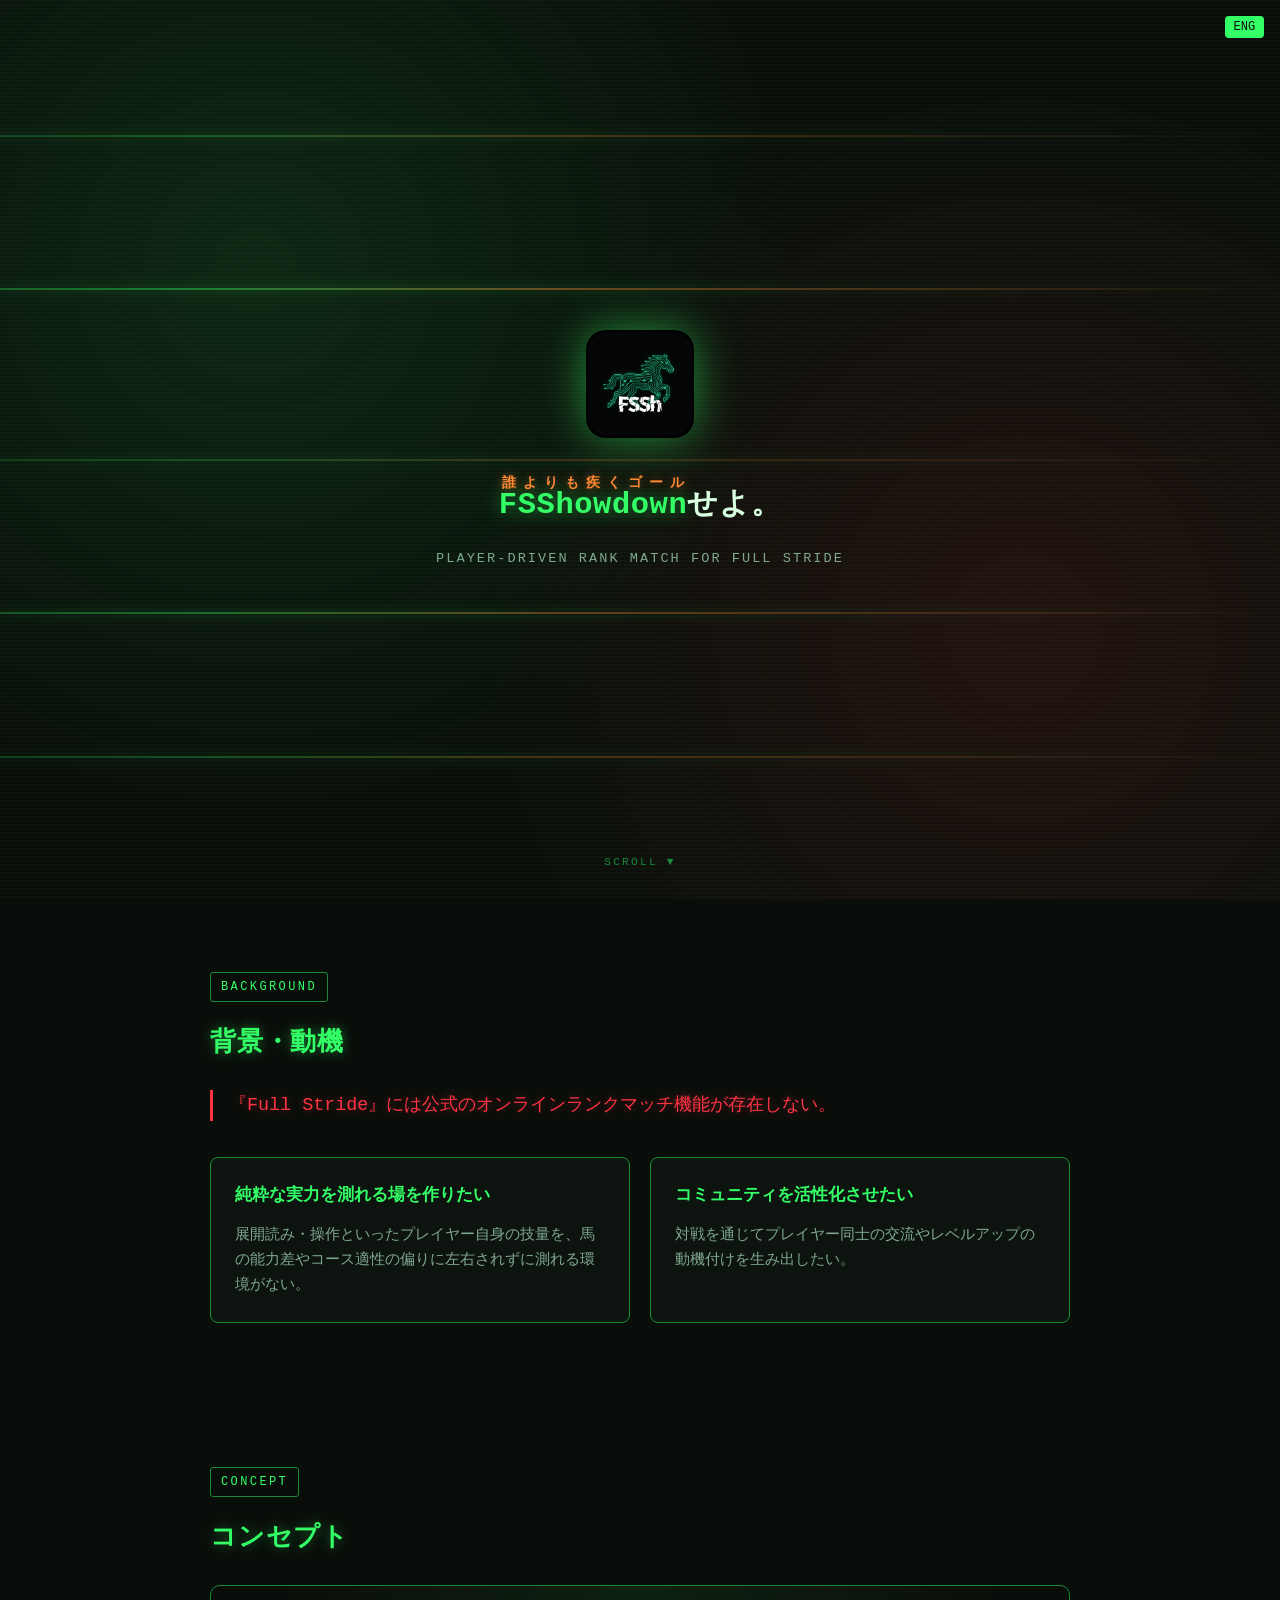
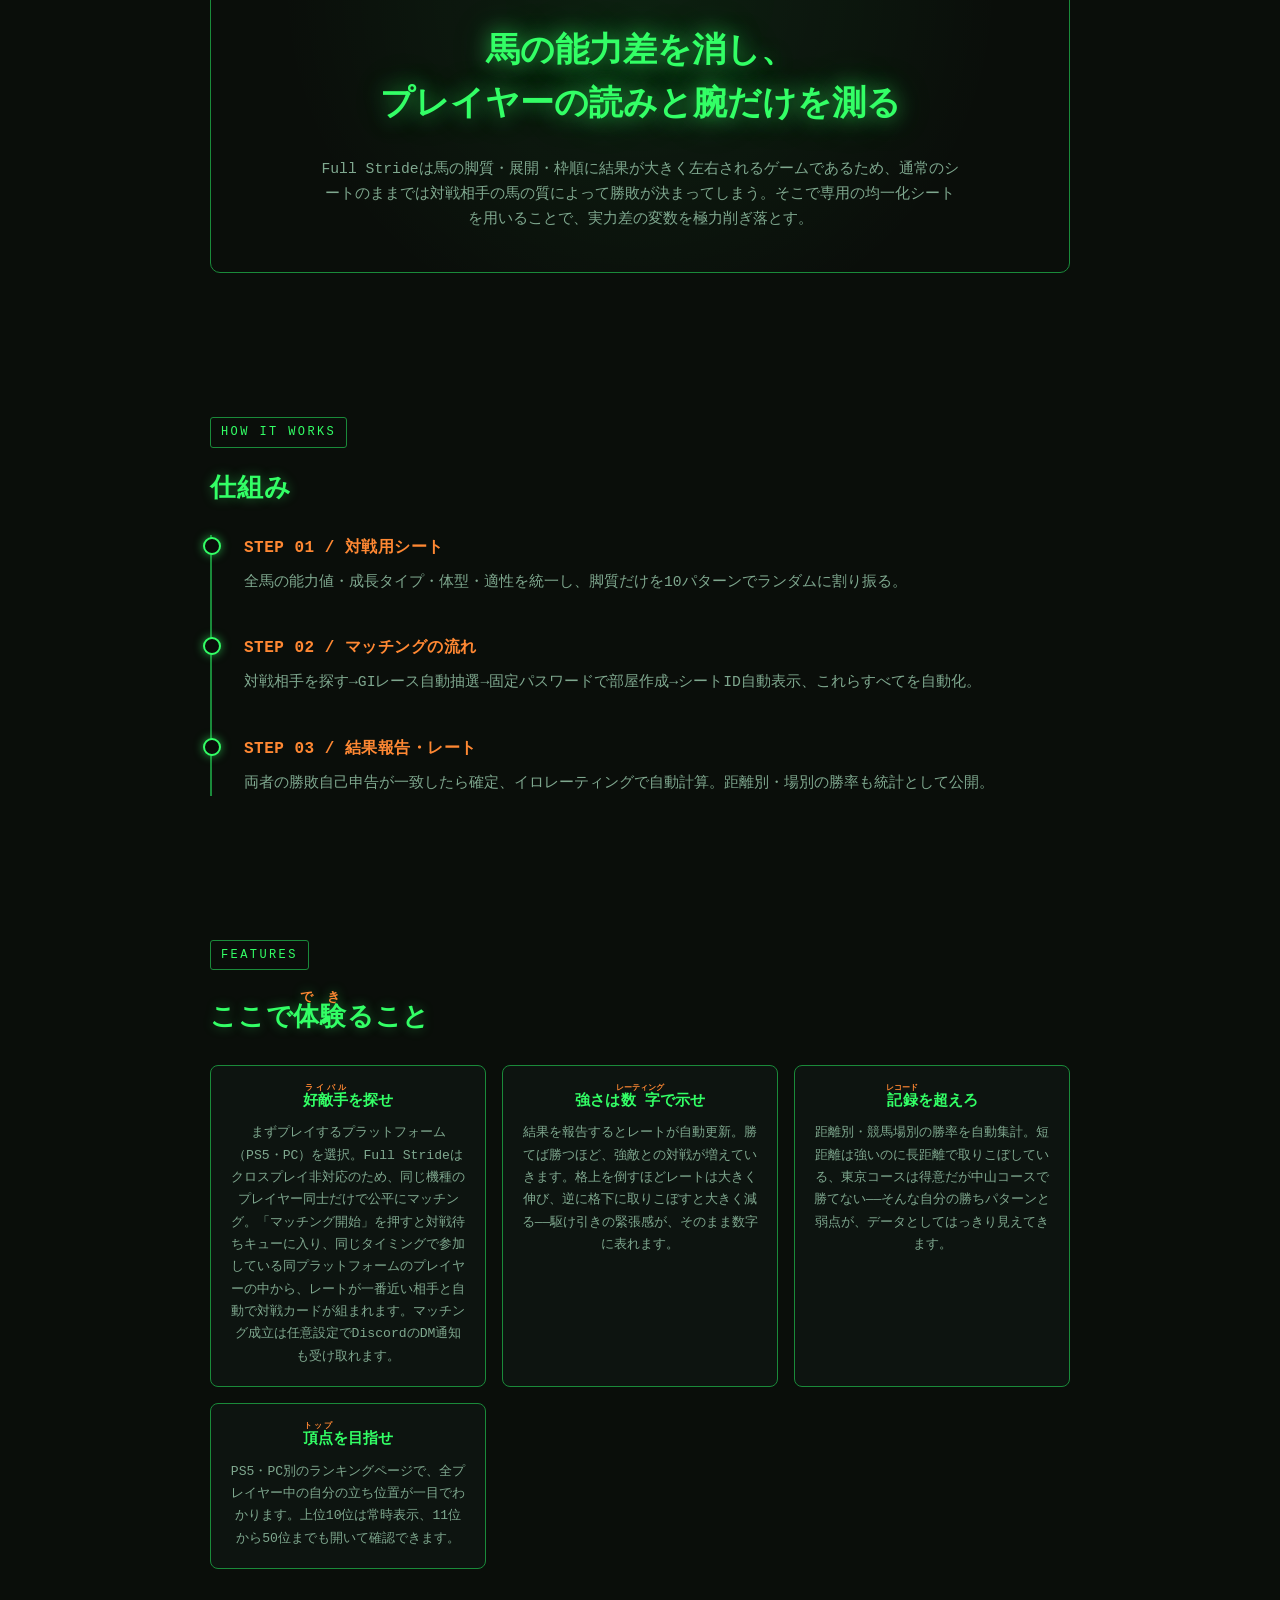
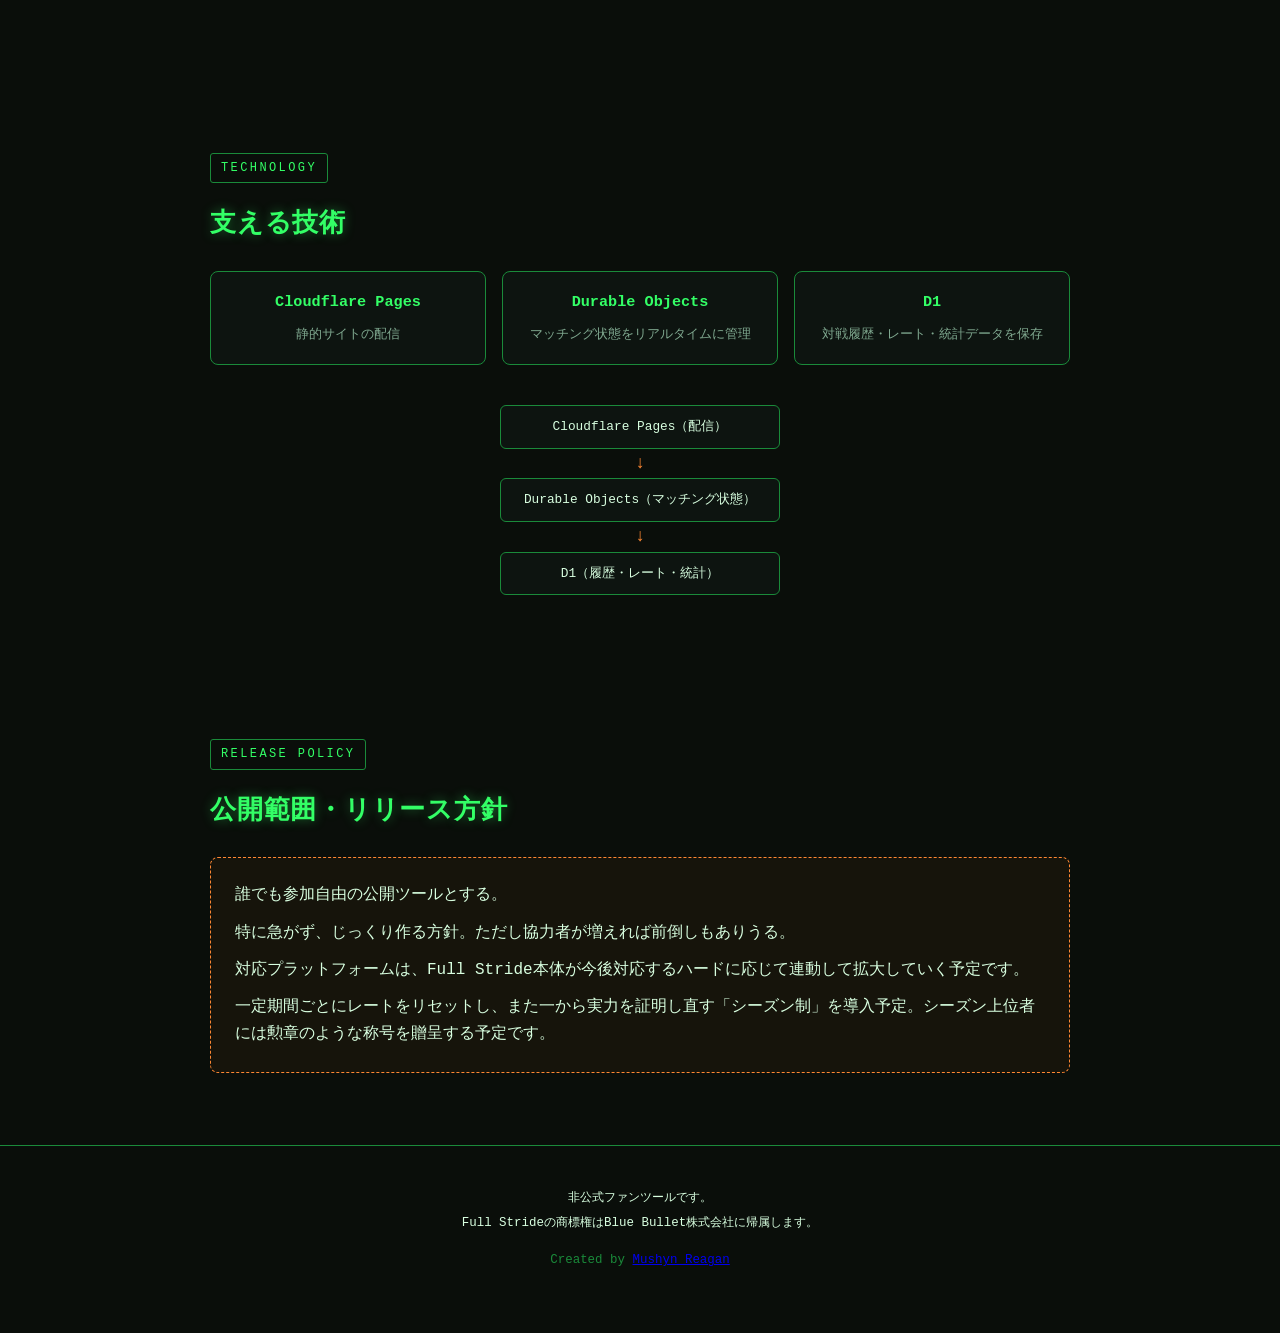
==== public/index.html @ 3f654c98 "index.htmlのFeaturesにランキング機能を追加、DM通知にも言及 企画ピッチページの内容を実装済み機能に合わせて更新。 ランキングページ（新規カード）とマッチングDM通知（既存カードに追" ====
<!DOCTYPE html>
<html lang="ja" data-lang="ja">
<head>
<meta charset="UTF-8">
<meta name="viewport" content="width=device-width, initial-scale=1.0">
<title>FSShowdown｜Full Stride非公式ランクマッチ</title>
<meta property="og:title" content="FSShowdown｜Full Stride非公式ランクマッチ">
<meta property="og:description" content="馬の能力差を消し、プレイヤーの読みと腕だけを測る対戦環境を制作中です">
<meta property="og:image" content="https://fsshowdown.pages.dev/images/fssh_ogp_v2.jpg">
<meta property="og:url" content="https://fsshowdown.pages.dev/">
<meta property="og:type" content="website">
<meta name="twitter:card" content="summary_large_image">
<meta name="twitter:title" content="FSShowdown｜Full Stride非公式ランクマッチ">
<meta name="twitter:description" content="馬の能力差を消し、プレイヤーの読みと腕だけを測る対戦環境を制作中です">
<meta name="twitter:image" content="https://fsshowdown.pages.dev/images/fssh_ogp_v2.jpg">
<style>
  :root {
    --bg: #0a0e0a;
    --bg2: #0d1410;
    --green: #33ff66;
    --green-dim: #1a8a3a;
    --red: #ff3344;
    --orange: #ff8833;
    --text: #d8ffe0;
    --text-dim: #7fa88f;
    --mono: 'IBM Plex Mono', 'Courier New', 'Consolas', 'SF Mono', monospace;
  }

  * { box-sizing: border-box; margin: 0; padding: 0; }

  html { scroll-behavior: smooth; }

  body {
    background: var(--bg);
    color: var(--text);
    font-family: var(--mono);
    overflow-x: hidden;
    line-height: 1.7;
  }

  .section {
    position: relative;
    padding: 72px 20px;
    max-width: 900px;
    margin: 0 auto;
  }

  .section-label {
    display: inline-block;
    font-size: 0.75rem;
    letter-spacing: 0.2em;
    color: var(--green);
    border: 1px solid var(--green-dim);
    padding: 4px 10px;
    border-radius: 3px;
    margin-bottom: 20px;
    text-transform: uppercase;
  }

  h2 {
    font-size: 1.6rem;
    color: var(--green);
    margin-bottom: 24px;
    letter-spacing: 0.03em;
    text-shadow: 0 0 12px rgba(51,255,102,0.4);
  }

  p { color: var(--text); }

  rt { color: var(--orange); }

  .fade-in {
    opacity: 0;
    transform: translateY(24px);
    transition: opacity 0.8s ease, transform 0.8s ease;
  }
  .fade-in.visible {
    opacity: 1;
    transform: translateY(0);
  }

  /* ===== HERO ===== */
  .hero {
    min-height: 100svh;
    display: flex;
    flex-direction: column;
    align-items: center;
    justify-content: center;
    text-align: center;
    position: relative;
    overflow: hidden;
    padding: 40px 20px;
  }

  .hero-bg {
    position: absolute;
    inset: 0;
    z-index: 0;
    background:
      radial-gradient(circle at 20% 30%, rgba(51,255,102,0.10), transparent 45%),
      radial-gradient(circle at 80% 70%, rgba(255,51,68,0.10), transparent 45%);
  }

  .track-lines {
    position: absolute;
    inset: 0;
    z-index: 0;
    overflow: hidden;
  }

  .track-line {
    position: absolute;
    height: 2px;
    width: 140%;
    left: -40%;
    background: linear-gradient(90deg, transparent, var(--green) 40%, var(--orange) 60%, transparent);
    opacity: 0.35;
    filter: drop-shadow(0 0 6px var(--green));
    animation: dash-run 3.5s linear infinite;
  }
  .track-line:nth-child(1) { top: 15%; animation-duration: 3.2s; opacity: 0.25; }
  .track-line:nth-child(2) { top: 32%; animation-duration: 2.4s; animation-delay: -1s; opacity: 0.4; }
  .track-line:nth-child(3) { top: 51%; animation-duration: 4s; animation-delay: -2.2s; opacity: 0.2; }
  .track-line:nth-child(4) { top: 68%; animation-duration: 2.8s; animation-delay: -0.6s; opacity: 0.35; }
  .track-line:nth-child(5) { top: 84%; animation-duration: 3.6s; animation-delay: -1.8s; opacity: 0.25; }

  @keyframes dash-run {
    0% { transform: translateX(-30%); }
    100% { transform: translateX(30%); }
  }

  .scanline-overlay {
    position: absolute;
    inset: 0;
    z-index: 1;
    pointer-events: none;
    background: repeating-linear-gradient(
      to bottom,
      rgba(51,255,102,0.03) 0px,
      rgba(51,255,102,0.03) 1px,
      transparent 2px,
      transparent 4px
    );
  }

  .hero-content { position: relative; z-index: 2; }

  .hero-logo {
    width: 108px;
    height: 108px;
    object-fit: contain;
    border-radius: 20px;
    margin-bottom: 28px;
    filter: drop-shadow(0 0 22px rgba(51,255,102,0.5));
    animation: logo-pulse 3.4s ease-in-out infinite;
  }

  @keyframes logo-pulse {
    0%, 100% { filter: drop-shadow(0 0 18px rgba(51,255,102,0.4)); }
    50% { filter: drop-shadow(0 0 32px rgba(51,255,102,0.75)); }
  }

  .hero-catch {
    font-size: 1.9rem;
    font-weight: 700;
    color: var(--text);
    line-height: 1.5;
    letter-spacing: 0.02em;
  }

  .hero-catch ruby {
    color: var(--green);
    text-shadow: 0 0 18px rgba(51,255,102,0.55);
  }

  .hero-catch rt {
    font-size: 0.85rem;
    color: var(--orange);
    letter-spacing: 0.05em;
    text-shadow: 0 0 10px rgba(255,136,51,0.5);
  }

  .hero-sub {
    margin-top: 18px;
    font-size: 0.85rem;
    color: var(--text-dim);
    letter-spacing: 0.15em;
    text-transform: uppercase;
  }

  .scroll-hint {
    position: absolute;
    bottom: 28px;
    left: 50%;
    transform: translateX(-50%);
    font-size: 0.7rem;
    color: var(--green-dim);
    letter-spacing: 0.2em;
    z-index: 2;
    animation: hint-bob 1.8s ease-in-out infinite;
  }
  @keyframes hint-bob {
    0%, 100% { transform: translateX(-50%) translateY(0); opacity: 0.6; }
    50% { transform: translateX(-50%) translateY(6px); opacity: 1; }
  }

  /* ===== BG/MOTIVE ===== */
  .lead-line {
    font-size: 1.15rem;
    color: var(--red);
    text-shadow: 0 0 10px rgba(255,51,68,0.4);
    margin-bottom: 36px;
    border-left: 3px solid var(--red);
    padding-left: 16px;
  }

  .card-grid {
    display: grid;
    grid-template-columns: 1fr;
    gap: 20px;
  }
  @media (min-width: 640px) {
    .card-grid { grid-template-columns: 1fr 1fr; }
  }

  .card {
    background: var(--bg2);
    border: 1px solid var(--green-dim);
    border-radius: 8px;
    padding: 24px;
    transition: box-shadow 0.3s ease, transform 0.3s ease, border-color 0.3s ease;
  }
  .card:hover {
    border-color: var(--green);
    box-shadow: 0 0 22px rgba(51,255,102,0.25);
    transform: translateY(-3px);
  }
  .card h3 {
    color: var(--green);
    font-size: 1.05rem;
    margin-bottom: 12px;
  }
  .card p { color: var(--text-dim); font-size: 0.92rem; }

  /* ===== CONCEPT ===== */
  .concept-block {
    text-align: center;
    padding: 40px 16px;
    border: 1px solid var(--green-dim);
    border-radius: 10px;
    background: radial-gradient(circle at 50% 0%, rgba(51,255,102,0.08), transparent 70%);
  }
  .concept-main {
    font-size: 1.75rem;
    color: var(--green);
    font-weight: 700;
    line-height: 1.6;
    text-shadow: 0 0 20px rgba(51,255,102,0.6), 0 0 40px rgba(51,255,102,0.25);
  }
  @media (min-width: 640px) {
    .concept-main { font-size: 2.1rem; }
  }
  .concept-sub {
    margin-top: 24px;
    color: var(--text-dim);
    font-size: 0.92rem;
    max-width: 640px;
    margin-left: auto;
    margin-right: auto;
  }

  /* ===== TIMELINE ===== */
  .timeline {
    position: relative;
    padding-left: 32px;
    border-left: 2px solid var(--green-dim);
  }
  .timeline-step {
    position: relative;
    margin-bottom: 40px;
  }
  .timeline-step:last-child { margin-bottom: 0; }
  .timeline-node {
    position: absolute;
    left: -41px;
    top: 2px;
    width: 18px;
    height: 18px;
    border-radius: 50%;
    background: var(--bg);
    border: 2px solid var(--green);
    box-shadow: 0 0 10px rgba(51,255,102,0.6);
  }
  .timeline-step h3 {
    color: var(--orange);
    font-size: 1rem;
    margin-bottom: 8px;
    letter-spacing: 0.03em;
  }
  .timeline-step p {
    color: var(--text-dim);
    font-size: 0.92rem;
  }

  /* ===== TECH ===== */
  .tech-grid {
    display: grid;
    grid-template-columns: 1fr;
    gap: 16px;
    margin-bottom: 40px;
  }
  @media (min-width: 640px) {
    .tech-grid { grid-template-columns: repeat(3, 1fr); }
  }
  .tech-card {
    background: var(--bg2);
    border: 1px solid var(--green-dim);
    border-radius: 8px;
    padding: 18px;
    text-align: center;
    transition: box-shadow 0.3s ease, border-color 0.3s ease;
  }
  .tech-card:hover {
    border-color: var(--orange);
    box-shadow: 0 0 18px rgba(255,136,51,0.25);
  }
  .tech-card .tech-name {
    color: var(--green);
    font-weight: 700;
    font-size: 0.95rem;
    margin-bottom: 8px;
  }
  .tech-card .tech-role {
    color: var(--text-dim);
    font-size: 0.82rem;
  }

  .tech-diagram {
    display: flex;
    flex-direction: column;
    align-items: center;
    gap: 6px;
    font-size: 0.8rem;
    color: var(--text-dim);
  }
  .diagram-box {
    border: 1px solid var(--green-dim);
    border-radius: 6px;
    padding: 10px 16px;
    background: var(--bg2);
    color: var(--text);
    text-align: center;
    width: 100%;
    max-width: 280px;
  }
  .diagram-arrow {
    color: var(--orange);
    font-size: 1.1rem;
    line-height: 1;
  }

  /* ===== RELEASE ===== */
  .release-box {
    border: 1px dashed var(--orange);
    border-radius: 8px;
    padding: 24px;
    background: rgba(255,136,51,0.05);
  }
  .release-box p { margin-bottom: 10px; color: var(--text); }
  .release-box p:last-child { margin-bottom: 0; }

  /* ===== FOOTER ===== */
  footer {
    padding: 40px 20px 60px;
    text-align: center;
    border-top: 1px solid var(--green-dim);
    color: var(--text-dim);
    font-size: 0.78rem;
    line-height: 2;
  }
  footer .credit {
    margin-top: 12px;
    color: var(--green-dim);
  }

  /* ===== LANG TOGGLE ===== */
  .lang-toggle {
    position: absolute;
    top: 16px;
    right: 16px;
    z-index: 3;
    background: var(--green);
    color: var(--bg);
    border: none;
    border-radius: 4px;
    padding: 0.25rem 0.55rem;
    font-size: 0.75rem;
    font-family: var(--mono);
    cursor: pointer;
  }
</style>
</head>
<body>

<section class="hero">
  <button class="lang-toggle" id="lang-toggle" aria-label="言語切り替え">ENG</button>
  <div class="hero-bg"></div>
  <div class="track-lines">
    <div class="track-line"></div>
    <div class="track-line"></div>
    <div class="track-line"></div>
    <div class="track-line"></div>
    <div class="track-line"></div>
  </div>
  <div class="scanline-overlay"></div>
  <div class="hero-content">
    <img src="/images/icon.png" alt="FSShowdown" class="hero-logo">
    <div class="hero-catch" data-i18n-html="hero_catch">
      <ruby>FSShowdown<rt>誰よりも疾くゴール</rt></ruby>せよ。
    </div>
    <div class="hero-sub">PLAYER-DRIVEN RANK MATCH FOR FULL STRIDE</div>
  </div>
  <div class="scroll-hint">SCROLL ▼</div>
</section>

<section class="section fade-in" id="motive">
  <span class="section-label">Background</span>
  <h2 data-i18n="h2_motive">背景・動機</h2>
  <p class="lead-line" data-i18n="lead_line">『Full Stride』には公式のオンラインランクマッチ機能が存在しない。</p>
  <div class="card-grid">
    <div class="card">
      <h3 data-i18n="card1_h">純粋な実力を測れる場を作りたい</h3>
      <p data-i18n="card1_p">展開読み・操作といったプレイヤー自身の技量を、馬の能力差やコース適性の偏りに左右されずに測れる環境がない。</p>
    </div>
    <div class="card">
      <h3 data-i18n="card2_h">コミュニティを活性化させたい</h3>
      <p data-i18n="card2_p">対戦を通じてプレイヤー同士の交流やレベルアップの動機付けを生み出したい。</p>
    </div>
  </div>
</section>

<section class="section fade-in" id="concept">
  <span class="section-label">Concept</span>
  <h2 data-i18n="h2_concept">コンセプト</h2>
  <div class="concept-block">
    <div class="concept-main" data-i18n-html="concept_main">馬の能力差を消し、<br>プレイヤーの読みと腕だけを測る</div>
    <p class="concept-sub" data-i18n="concept_sub">Full Strideは馬の脚質・展開・枠順に結果が大きく左右されるゲームであるため、通常のシートのままでは対戦相手の馬の質によって勝敗が決まってしまう。そこで専用の均一化シートを用いることで、実力差の変数を極力削ぎ落とす。</p>
  </div>
</section>

<section class="section fade-in" id="mechanism">
  <span class="section-label">How It Works</span>
  <h2 data-i18n="h2_mechanism">仕組み</h2>
  <div class="timeline">
    <div class="timeline-step">
      <div class="timeline-node"></div>
      <h3 data-i18n="step1_h">STEP 01 / 対戦用シート</h3>
      <p data-i18n="step1_p">全馬の能力値・成長タイプ・体型・適性を統一し、脚質だけを10パターンでランダムに割り振る。</p>
    </div>
    <div class="timeline-step">
      <div class="timeline-node"></div>
      <h3 data-i18n="step2_h">STEP 02 / マッチングの流れ</h3>
      <p data-i18n="step2_p">対戦相手を探す→GIレース自動抽選→固定パスワードで部屋作成→シートID自動表示、これらすべてを自動化。</p>
    </div>
    <div class="timeline-step">
      <div class="timeline-node"></div>
      <h3 data-i18n="step3_h">STEP 03 / 結果報告・レート</h3>
      <p data-i18n="step3_p">両者の勝敗自己申告が一致したら確定、イロレーティングで自動計算。距離別・場別の勝率も統計として公開。</p>
    </div>
  </div>
</section>

<section class="section fade-in" id="features">
  <span class="section-label">Features</span>
  <h2 data-i18n-html="h2_features">ここで<ruby>体験<rt>でき</rt></ruby>ること</h2>
  <div class="tech-grid">
    <div class="tech-card">
      <div class="tech-name" data-i18n-html="feature1_h"><ruby>好敵手<rt>ライバル</rt></ruby>を探せ</div>
      <div class="tech-role" data-i18n="feature1_p">まずプレイするプラットフォーム（PS5・PC）を選択。Full Strideはクロスプレイ非対応のため、同じ機種のプレイヤー同士だけで公平にマッチング。「マッチング開始」を押すと対戦待ちキューに入り、同じタイミングで参加している同プラットフォームのプレイヤーの中から、レートが一番近い相手と自動で対戦カードが組まれます。マッチング成立は任意設定でDiscordのDM通知も受け取れます。</div>
    </div>
    <div class="tech-card">
      <div class="tech-name" data-i18n-html="feature2_h">強さは<ruby>数字<rt>レーティング</rt></ruby>で示せ</div>
      <div class="tech-role" data-i18n="feature2_p">結果を報告するとレートが自動更新。勝てば勝つほど、強敵との対戦が増えていきます。格上を倒すほどレートは大きく伸び、逆に格下に取りこぼすと大きく減る——駆け引きの緊張感が、そのまま数字に表れます。</div>
    </div>
    <div class="tech-card">
      <div class="tech-name" data-i18n-html="feature3_h"><ruby>記録<rt>レコード</rt></ruby>を超えろ</div>
      <div class="tech-role" data-i18n="feature3_p">距離別・競馬場別の勝率を自動集計。短距離は強いのに長距離で取りこぼしている、東京コースは得意だが中山コースで勝てない——そんな自分の勝ちパターンと弱点が、データとしてはっきり見えてきます。</div>
    </div>
    <div class="tech-card">
      <div class="tech-name" data-i18n-html="feature4_h"><ruby>頂点<rt>トップ</rt></ruby>を目指せ</div>
      <div class="tech-role" data-i18n="feature4_p">PS5・PC別のランキングページで、全プレイヤー中の自分の立ち位置が一目でわかります。上位10位は常時表示、11位から50位までも開いて確認できます。</div>
    </div>
  </div>
</section>

<section class="section fade-in" id="tech">
  <span class="section-label">Technology</span>
  <h2 data-i18n="h2_tech">支える技術</h2>
  <div class="tech-grid">
    <div class="tech-card">
      <div class="tech-name">Cloudflare Pages</div>
      <div class="tech-role" data-i18n="tech_role1">静的サイトの配信</div>
    </div>
    <div class="tech-card">
      <div class="tech-name">Durable Objects</div>
      <div class="tech-role" data-i18n="tech_role2">マッチング状態をリアルタイムに管理</div>
    </div>
    <div class="tech-card">
      <div class="tech-name">D1</div>
      <div class="tech-role" data-i18n="tech_role3">対戦履歴・レート・統計データを保存</div>
    </div>
  </div>
  <div class="tech-diagram">
    <div class="diagram-box" data-i18n="diagram_box1">Cloudflare Pages（配信）</div>
    <div class="diagram-arrow">↓</div>
    <div class="diagram-box" data-i18n="diagram_box2">Durable Objects（マッチング状態）</div>
    <div class="diagram-arrow">↓</div>
    <div class="diagram-box" data-i18n="diagram_box3">D1（履歴・レート・統計）</div>
  </div>
</section>

<section class="section fade-in" id="release">
  <span class="section-label">Release Policy</span>
  <h2 data-i18n="h2_release">公開範囲・リリース方針</h2>
  <div class="release-box">
    <p data-i18n="release_p1">誰でも参加自由の公開ツールとする。</p>
    <p data-i18n="release_p2">特に急がず、じっくり作る方針。ただし協力者が増えれば前倒しもありうる。</p>
    <p data-i18n="release_p3">対応プラットフォームは、Full Stride本体が今後対応するハードに応じて連動して拡大していく予定です。</p>
    <p data-i18n="release_p4">一定期間ごとにレートをリセットし、また一から実力を証明し直す「シーズン制」を導入予定。シーズン上位者には勲章のような称号を贈呈する予定です。</p>
  </div>
</section>

<footer>
  <p data-i18n="footer_p1">非公式ファンツールです。</p>
  <p data-i18n="footer_p2">Full Strideの商標権はBlue Bullet株式会社に帰属します。</p>
  <p class="credit">Created by <a href="https://x.com/Mushyn_Reagan" target="_blank" rel="noopener">Mushyn Reagan</a></p>
</footer>

<script>
  const I18N = {
    ja: {
      h2_motive: "背景・動機",
      lead_line: "『Full Stride』には公式のオンラインランクマッチ機能が存在しない。",
      card1_h: "純粋な実力を測れる場を作りたい",
      card1_p: "展開読み・操作といったプレイヤー自身の技量を、馬の能力差やコース適性の偏りに左右されずに測れる環境がない。",
      card2_h: "コミュニティを活性化させたい",
      card2_p: "対戦を通じてプレイヤー同士の交流やレベルアップの動機付けを生み出したい。",
      h2_concept: "コンセプト",
      concept_sub: "Full Strideは馬の脚質・展開・枠順に結果が大きく左右されるゲームであるため、通常のシートのままでは対戦相手の馬の質によって勝敗が決まってしまう。そこで専用の均一化シートを用いることで、実力差の変数を極力削ぎ落とす。",
      h2_mechanism: "仕組み",
      step1_h: "STEP 01 / 対戦用シート",
      step1_p: "全馬の能力値・成長タイプ・体型・適性を統一し、脚質だけを10パターンでランダムに割り振る。",
      step2_h: "STEP 02 / マッチングの流れ",
      step2_p: "対戦相手を探す→GIレース自動抽選→固定パスワードで部屋作成→シートID自動表示、これらすべてを自動化。",
      step3_h: "STEP 03 / 結果報告・レート",
      step3_p: "両者の勝敗自己申告が一致したら確定、イロレーティングで自動計算。距離別・場別の勝率も統計として公開。",
      h2_features: "ここで<ruby>体験<rt>でき</rt></ruby>ること",
      feature1_h: "<ruby>好敵手<rt>ライバル</rt></ruby>を探せ",
      feature1_p: "まずプレイするプラットフォーム（PS5・PC）を選択。Full Strideはクロスプレイ非対応のため、同じ機種のプレイヤー同士だけで公平にマッチング。「マッチング開始」を押すと対戦待ちキューに入り、同じタイミングで参加している同プラットフォームのプレイヤーの中から、レートが一番近い相手と自動で対戦カードが組まれます。マッチング成立は任意設定でDiscordのDM通知も受け取れます。",
      feature2_h: "強さは<ruby>数字<rt>レーティング</rt></ruby>で示せ",
      feature2_p: "結果を報告するとレートが自動更新。勝てば勝つほど、強敵との対戦が増えていきます。格上を倒すほどレートは大きく伸び、逆に格下に取りこぼすと大きく減る——駆け引きの緊張感が、そのまま数字に表れます。",
      feature3_h: "<ruby>記録<rt>レコード</rt></ruby>を超えろ",
      feature3_p: "距離別・競馬場別の勝率を自動集計。短距離は強いのに長距離で取りこぼしている、東京コースは得意だが中山コースで勝てない——そんな自分の勝ちパターンと弱点が、データとしてはっきり見えてきます。",
      feature4_h: "<ruby>頂点<rt>トップ</rt></ruby>を目指せ",
      feature4_p: "PS5・PC別のランキングページで、全プレイヤー中の自分の立ち位置が一目でわかります。上位10位は常時表示、11位から50位までも開いて確認できます。",
      h2_tech: "支える技術",
      tech_role1: "静的サイトの配信",
      tech_role2: "マッチング状態をリアルタイムに管理",
      tech_role3: "対戦履歴・レート・統計データを保存",
      diagram_box1: "Cloudflare Pages（配信）",
      diagram_box2: "Durable Objects（マッチング状態）",
      diagram_box3: "D1（履歴・レート・統計）",
      h2_release: "公開範囲・リリース方針",
      release_p1: "誰でも参加自由の公開ツールとする。",
      release_p2: "特に急がず、じっくり作る方針。ただし協力者が増えれば前倒しもありうる。",
      release_p3: "対応プラットフォームは、Full Stride本体が今後対応するハードに応じて連動して拡大していく予定です。",
      release_p4: "一定期間ごとにレートをリセットし、また一から実力を証明し直す「シーズン制」を導入予定。シーズン上位者には勲章のような称号を贈呈する予定です。",
      footer_p1: "非公式ファンツールです。",
      footer_p2: "Full Strideの商標権はBlue Bullet株式会社に帰属します。",
      hero_catch: "<ruby>FSShowdown<rt>誰よりも疾くゴール</rt></ruby>せよ。",
      concept_main: "馬の能力差を消し、<br>プレイヤーの読みと腕だけを測る"
    },
    en: {
      h2_motive: "Background & Motivation",
      lead_line: "Full Stride has no official online ranked match feature.",
      card1_h: "A place to measure pure skill",
      card1_p: "There's no environment to measure a player's own skill — race-reading, execution — without it being skewed by differences in horse ability or course aptitude.",
      card2_h: "Energize the community",
      card2_p: "We want matches to spark interaction between players and give everyone a reason to improve.",
      h2_concept: "Concept",
      concept_sub: "Because Full Stride's results are heavily swayed by a horse's running style, race development, and post position, a normal data sheet lets the quality of your opponent's horse decide the outcome. A dedicated equalized sheet strips out as much of that variance as possible.",
      h2_mechanism: "How It Works",
      step1_h: "STEP 01 / Match Sheet",
      step1_p: "All horses' stats, growth type, physical build, and aptitudes are standardized, with only running style randomly assigned across 10 patterns.",
      step2_h: "STEP 02 / Matching Flow",
      step2_p: "Find an opponent → automatic GI race draw → room creation with a fixed password → automatic sheet ID display — all of it automated.",
      step3_h: "STEP 03 / Result Report & Rating",
      step3_p: "Once both players' self-reported results match, the outcome is finalized and an Elo rating is calculated automatically. Win rates by distance and venue are also published as stats.",
      h2_features: "What You Can Experience Here",
      feature1_h: "Find Your Rival",
      feature1_p: "Choose your platform first (PS5 or PC) — since Full Stride has no cross-play, you're matched fairly within your own platform. Press \"Start Matching\" to join the queue, and you'll be paired automatically with the closest-rated opponent currently queued on your platform. You can also opt in to get a Discord DM the moment a match is found.",
      feature2_h: "Prove It With a Rating",
      feature2_p: "Report your result and your rating updates automatically. The more you win, the tougher your opponents get. Beat a higher-rated player and your rating jumps further; drop a match to someone below you and it falls hard — every risk shows up in the numbers.",
      feature3_h: "Beat Your Record",
      feature3_p: "Win rates by distance and venue are tracked automatically. Strong at sprints but folding over long distances? Dominant at Tokyo but can't win at Nakayama? Your patterns — strengths and blind spots alike — become visible in the data.",
      feature4_h: "Chase the Top",
      feature4_p: "A PS5/PC ranking page shows exactly where you stand among all players. The top 10 are always visible, and you can expand the list to see ranks 11 through 50.",
      h2_tech: "Technology",
      tech_role1: "Serves the static site",
      tech_role2: "Manages matching state in real time",
      tech_role3: "Stores match history, ratings, and stats",
      diagram_box1: "Cloudflare Pages (delivery)",
      diagram_box2: "Durable Objects (matching state)",
      diagram_box3: "D1 (history, ratings, stats)",
      h2_release: "Access & Release Policy",
      release_p1: "Open to everyone — free to join, no restrictions.",
      release_p2: "No rush — built carefully and deliberately. That said, timelines could move up if more contributors join.",
      release_p3: "Supported platforms will expand in step with whatever hardware Full Stride itself supports going forward.",
      release_p4: "We're planning a season system — ratings reset periodically so everyone proves their skill from scratch again. Top performers each season will receive a badge-like honor.",
      footer_p1: "This is an unofficial fan tool.",
      footer_p2: "Full Stride trademarks belong to Blue Bullet Co., Ltd.",
      hero_catch: "FSShowdown — Cross the finish line faster than anyone.",
      concept_main: "Erase the gap in horse ability —<br>measure only the player's judgment and skill."
    }
  };

  function currentLang() {
    return document.documentElement.getAttribute("data-lang") || "ja";
  }

  function t(key) {
    const lang = currentLang();
    return (I18N[lang] && I18N[lang][key] !== undefined) ? I18N[lang][key] : (I18N.ja[key] || "");
  }

  function applyLanguage(lang) {
    document.documentElement.setAttribute("data-lang", lang);
    document.querySelectorAll("[data-i18n]").forEach(el => {
      el.textContent = t(el.getAttribute("data-i18n"));
    });
    document.querySelectorAll("[data-i18n-html]").forEach(el => {
      el.innerHTML = t(el.getAttribute("data-i18n-html"));
    });
  }

  function setupLangToggle() {
    const root = document.documentElement;
    const btn = document.getElementById("lang-toggle");

    function updateLabel() {
      const lang = root.getAttribute("data-lang") || "ja";
      btn.textContent = lang === "ja" ? "ENG" : "JPN";
    }

    btn.addEventListener("click", () => {
      const current = root.getAttribute("data-lang") || "ja";
      const next = current === "ja" ? "en" : "ja";
      applyLanguage(next);
      updateLabel();
    });

    updateLabel();
  }

  setupLangToggle();

  (function () {
    var targets = document.querySelectorAll('.fade-in');
    if (!('IntersectionObserver' in window)) {
      targets.forEach(function (el) { el.classList.add('visible'); });
      return;
    }
    var observer = new IntersectionObserver(function (entries) {
      entries.forEach(function (entry) {
        if (entry.isIntersecting) {
          entry.target.classList.add('visible');
          observer.unobserve(entry.target);
        }
      });
    }, { threshold: 0.15 });
    targets.forEach(function (el) { observer.observe(el); });
  })();
</script>

</body>
</html>
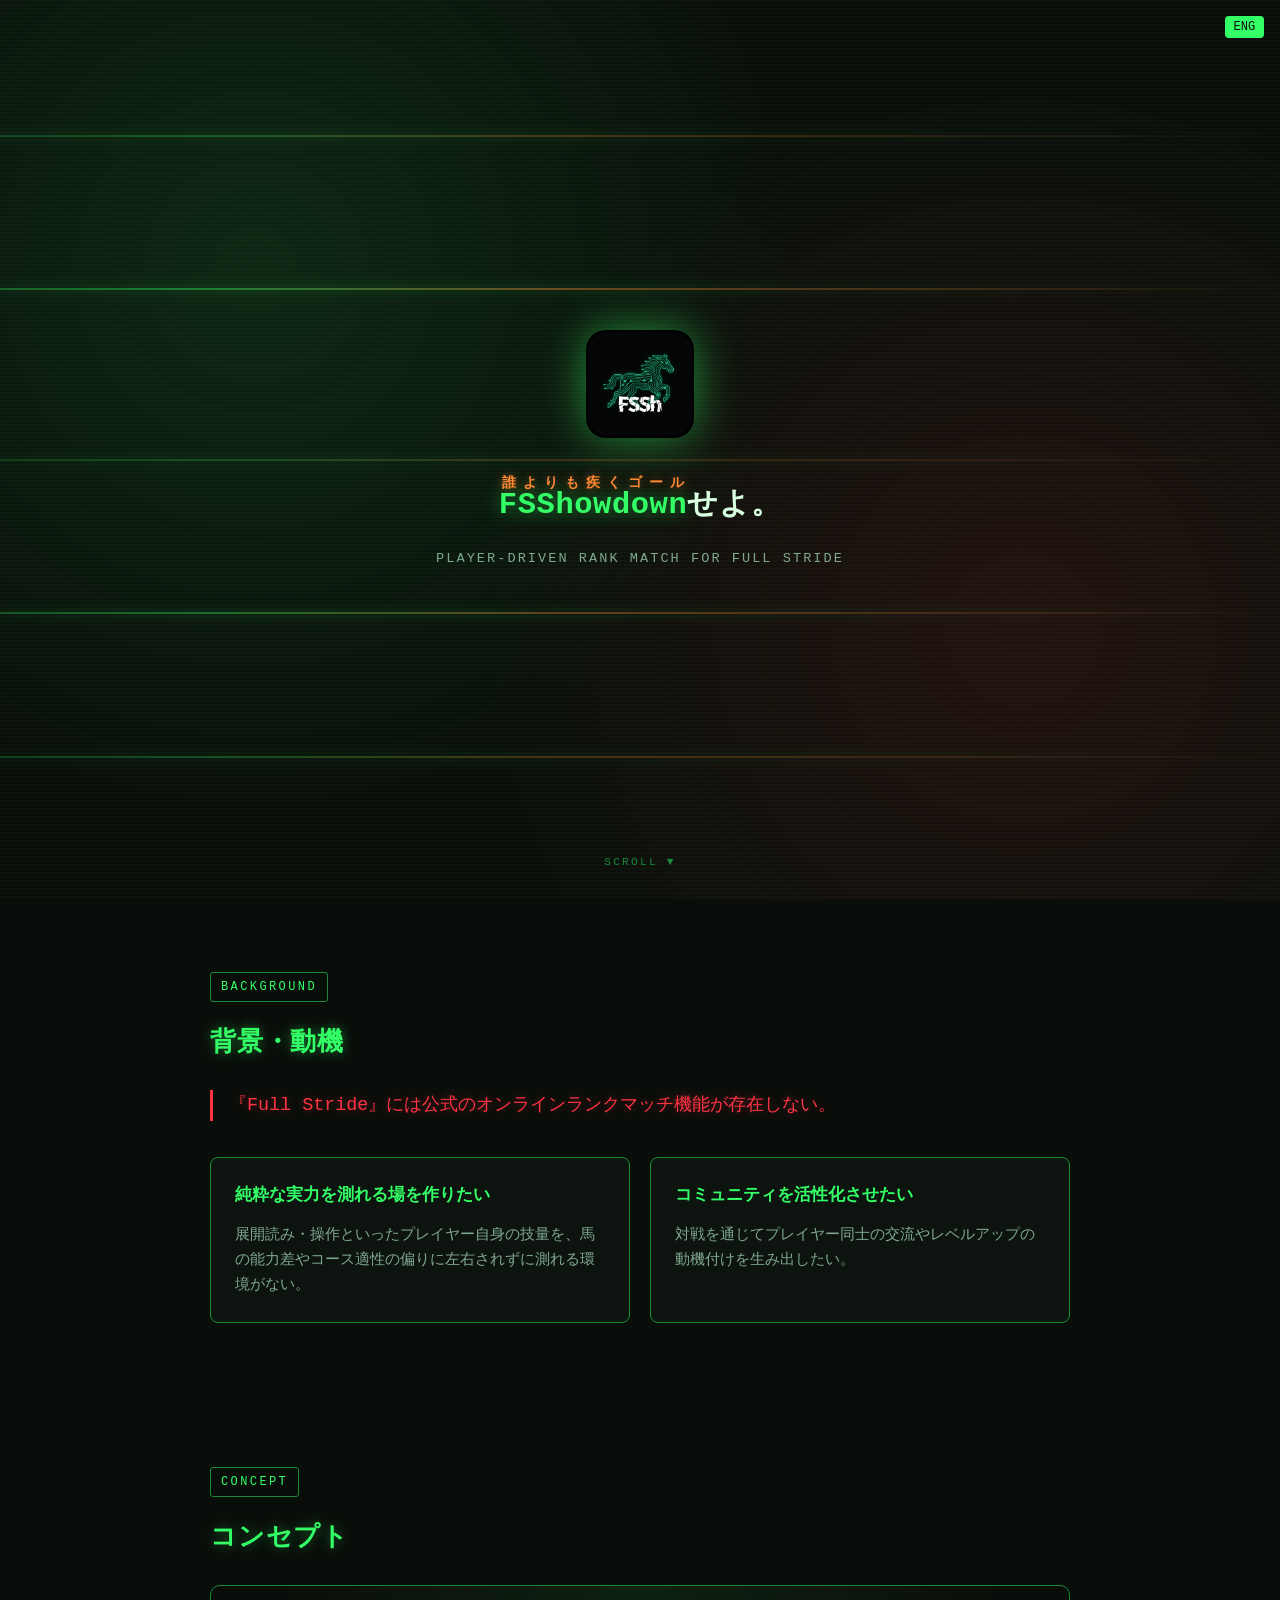
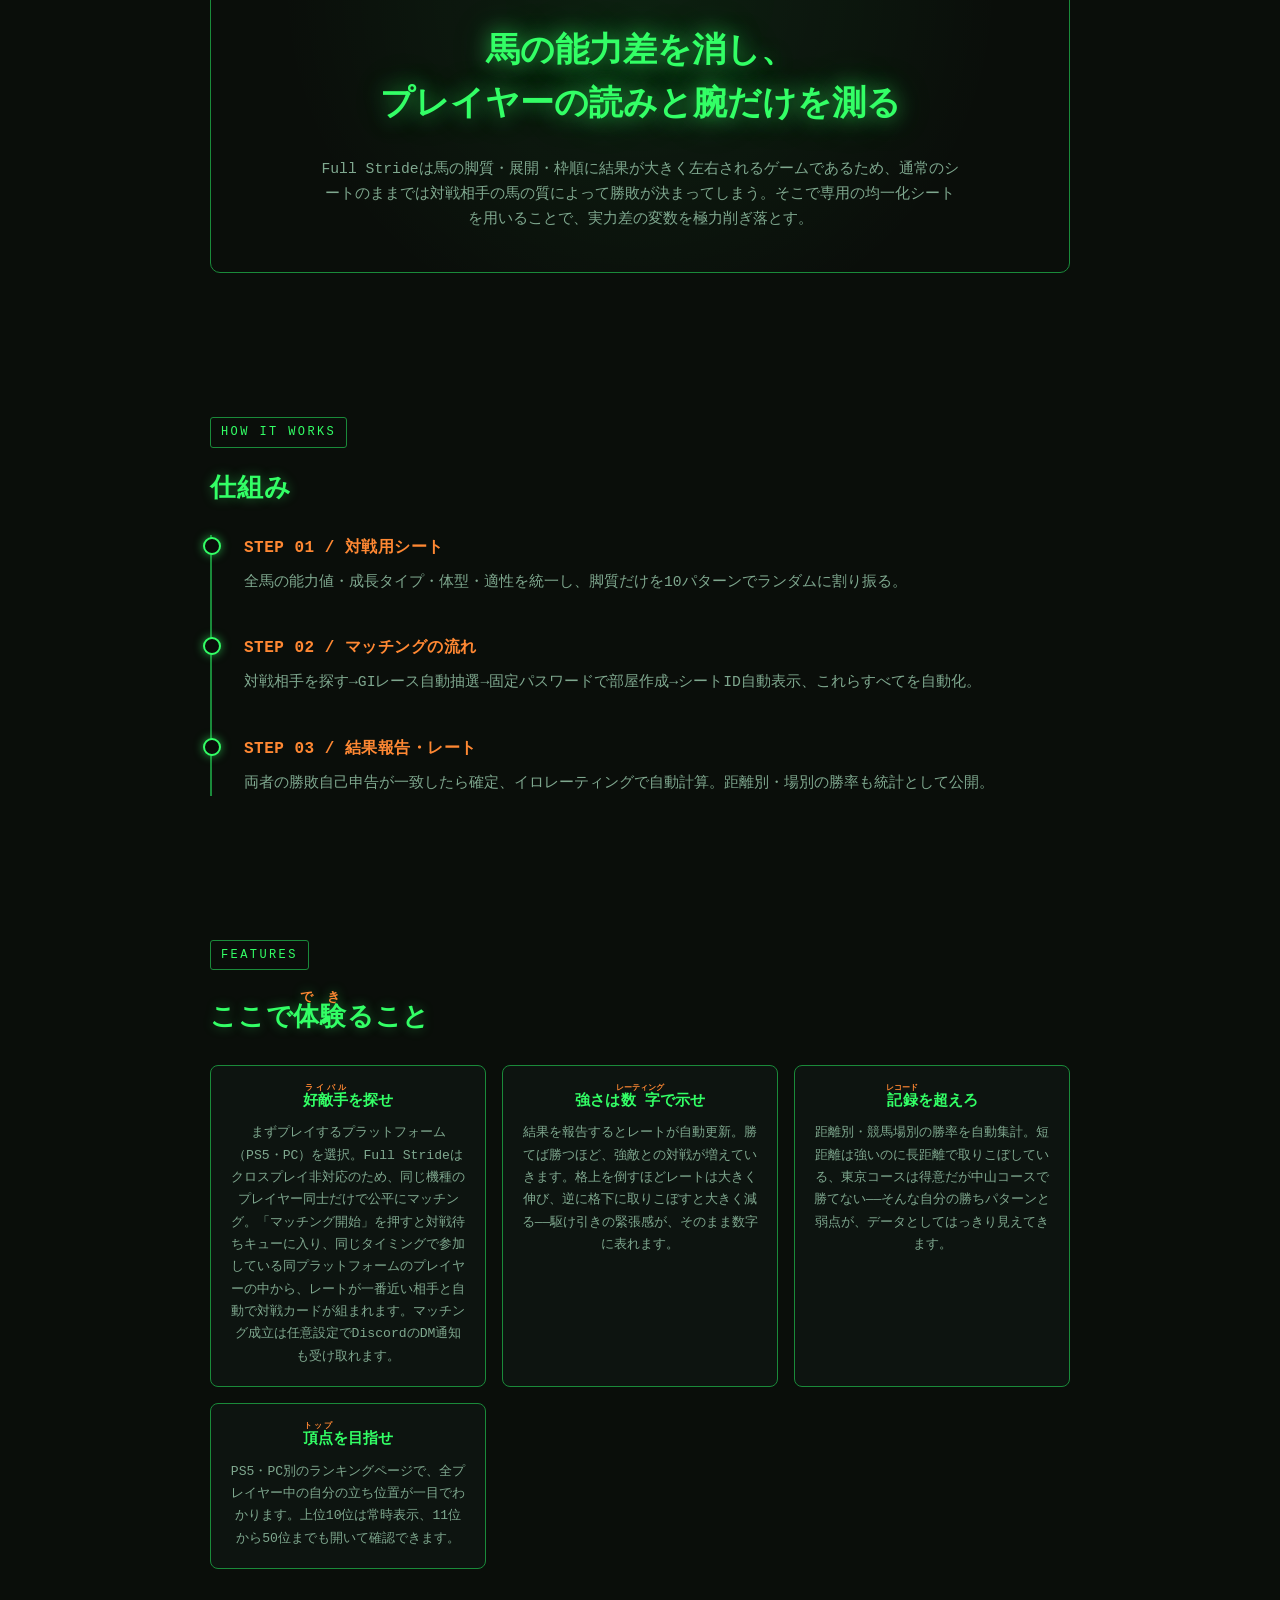
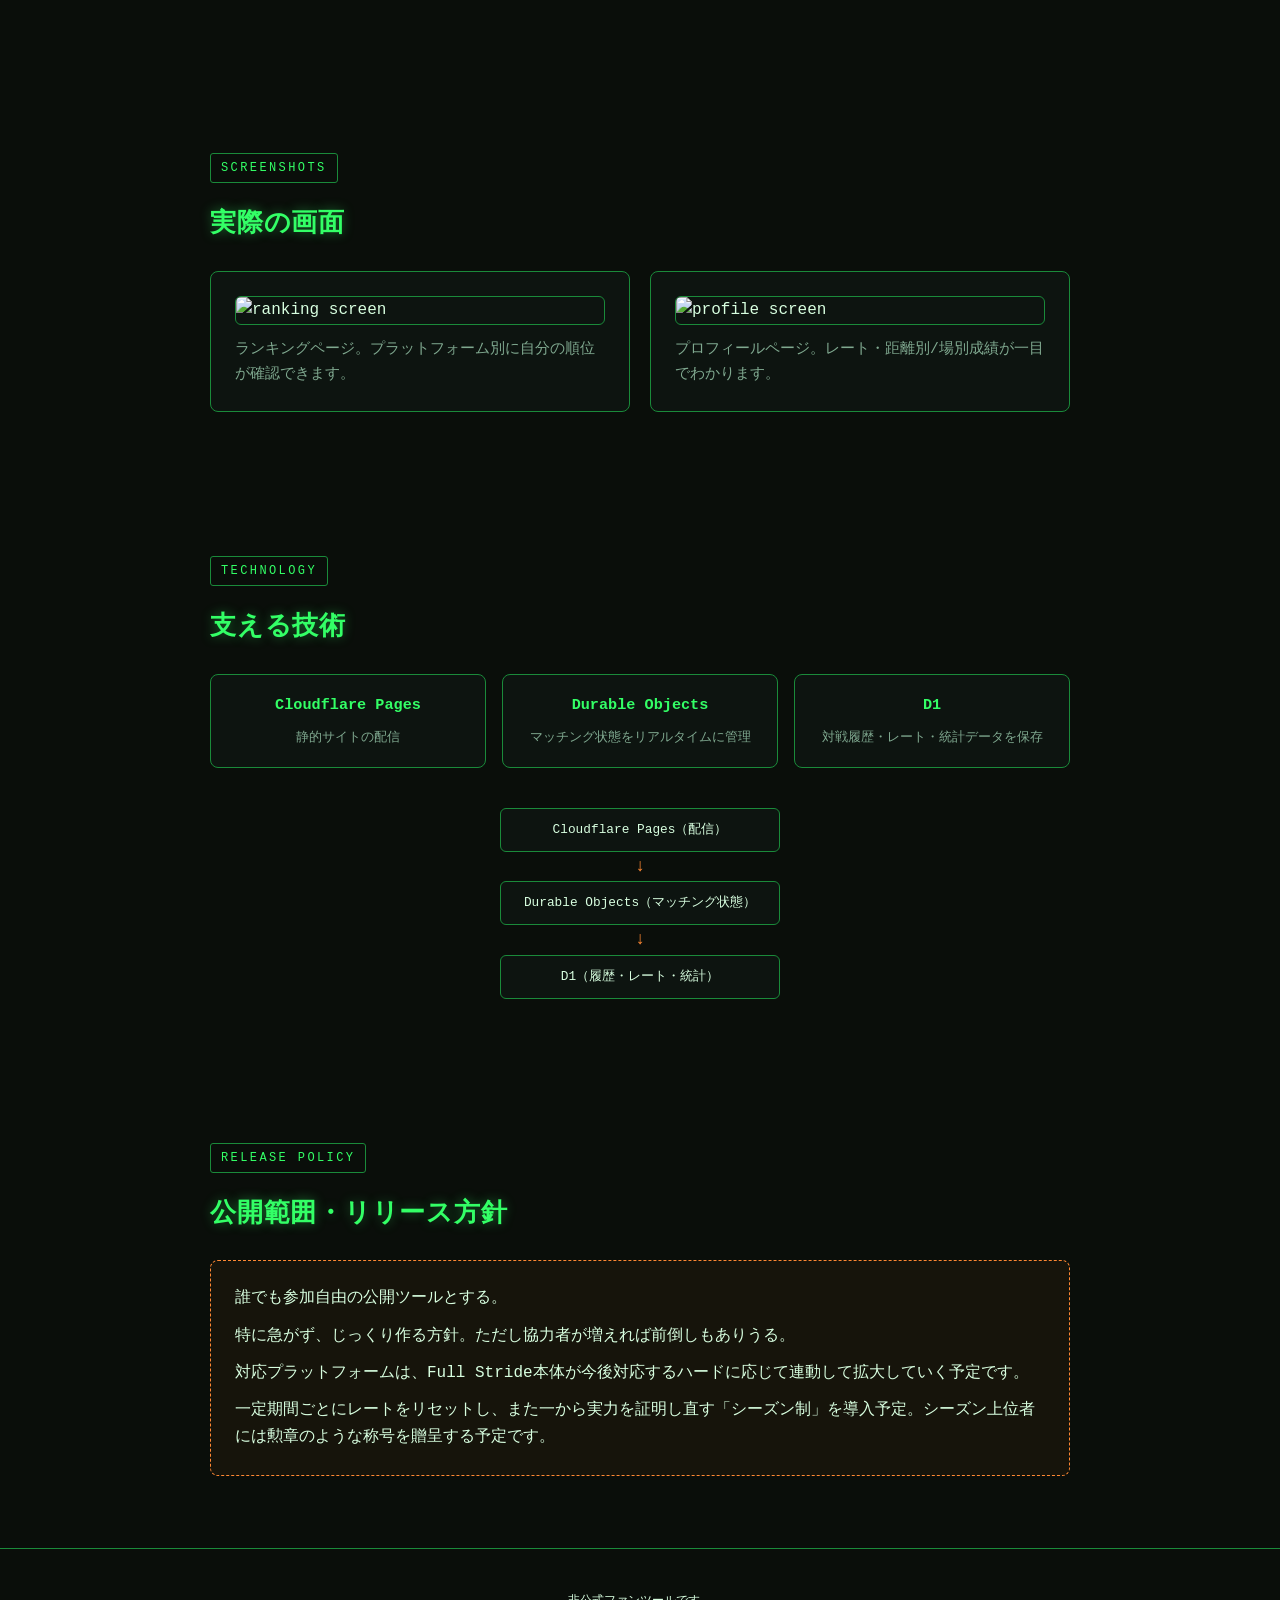
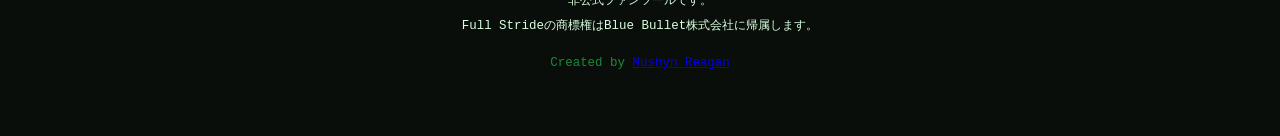
==== commit 9f3df2f9: "ティザーページに実際の画面のスクリーンショットを追加 ランキング・プロフィール画面の実機スクリーンショットを 「実際の画面」セクションとして新設。企画段階の雰囲気だった ティザーページに、実装済み機能" ====
--- a/public/index.html
+++ b/public/index.html
@@ -489,6 +489,21 @@
     <div class="tech-card">
       <div class="tech-name" data-i18n-html="feature4_h"><ruby>頂点<rt>トップ</rt></ruby>を目指せ</div>
       <div class="tech-role" data-i18n="feature4_p">PS5・PC別のランキングページで、全プレイヤー中の自分の立ち位置が一目でわかります。上位10位は常時表示、11位から50位までも開いて確認できます。</div>
+    </div>
+  </div>
+</section>
+
+<section class="section fade-in" id="screenshots">
+  <span class="section-label">Screenshots</span>
+  <h2 data-i18n="h2_screenshots">実際の画面</h2>
+  <div class="card-grid">
+    <div class="card">
+      <img src="/images/screenshot_ranking.jpg" alt="ranking screen" style="width:100%; border-radius:6px; margin-bottom:12px; border:1px solid var(--green-dim); display:block;">
+      <p data-i18n="screenshot1_caption">ランキングページ。プラットフォーム別に自分の順位が確認できます。</p>
+    </div>
+    <div class="card">
+      <img src="/images/screenshot_profile.jpg" alt="profile screen" style="width:100%; border-radius:6px; margin-bottom:12px; border:1px solid var(--green-dim); display:block;">
+      <p data-i18n="screenshot2_caption">プロフィールページ。レート・距離別/場別成績が一目でわかります。</p>
     </div>
   </div>
 </section>
@@ -563,6 +578,9 @@
       feature3_p: "距離別・競馬場別の勝率を自動集計。短距離は強いのに長距離で取りこぼしている、東京コースは得意だが中山コースで勝てない——そんな自分の勝ちパターンと弱点が、データとしてはっきり見えてきます。",
       feature4_h: "<ruby>頂点<rt>トップ</rt></ruby>を目指せ",
       feature4_p: "PS5・PC別のランキングページで、全プレイヤー中の自分の立ち位置が一目でわかります。上位10位は常時表示、11位から50位までも開いて確認できます。",
+      h2_screenshots: "実際の画面",
+      screenshot1_caption: "ランキングページ。プラットフォーム別に自分の順位が確認できます。",
+      screenshot2_caption: "プロフィールページ。レート・距離別/場別成績が一目でわかります。",
       h2_tech: "支える技術",
       tech_role1: "静的サイトの配信",
       tech_role2: "マッチング状態をリアルタイムに管理",
@@ -605,6 +623,9 @@
       feature3_p: "Win rates by distance and venue are tracked automatically. Strong at sprints but folding over long distances? Dominant at Tokyo but can't win at Nakayama? Your patterns — strengths and blind spots alike — become visible in the data.",
       feature4_h: "Chase the Top",
       feature4_p: "A PS5/PC ranking page shows exactly where you stand among all players. The top 10 are always visible, and you can expand the list to see ranks 11 through 50.",
+      h2_screenshots: "Actual Screens",
+      screenshot1_caption: "The ranking page — check your standing by platform.",
+      screenshot2_caption: "The profile page — rating, and your record by distance and venue, at a glance.",
       h2_tech: "Technology",
       tech_role1: "Serves the static site",
       tech_role2: "Manages matching state in real time",
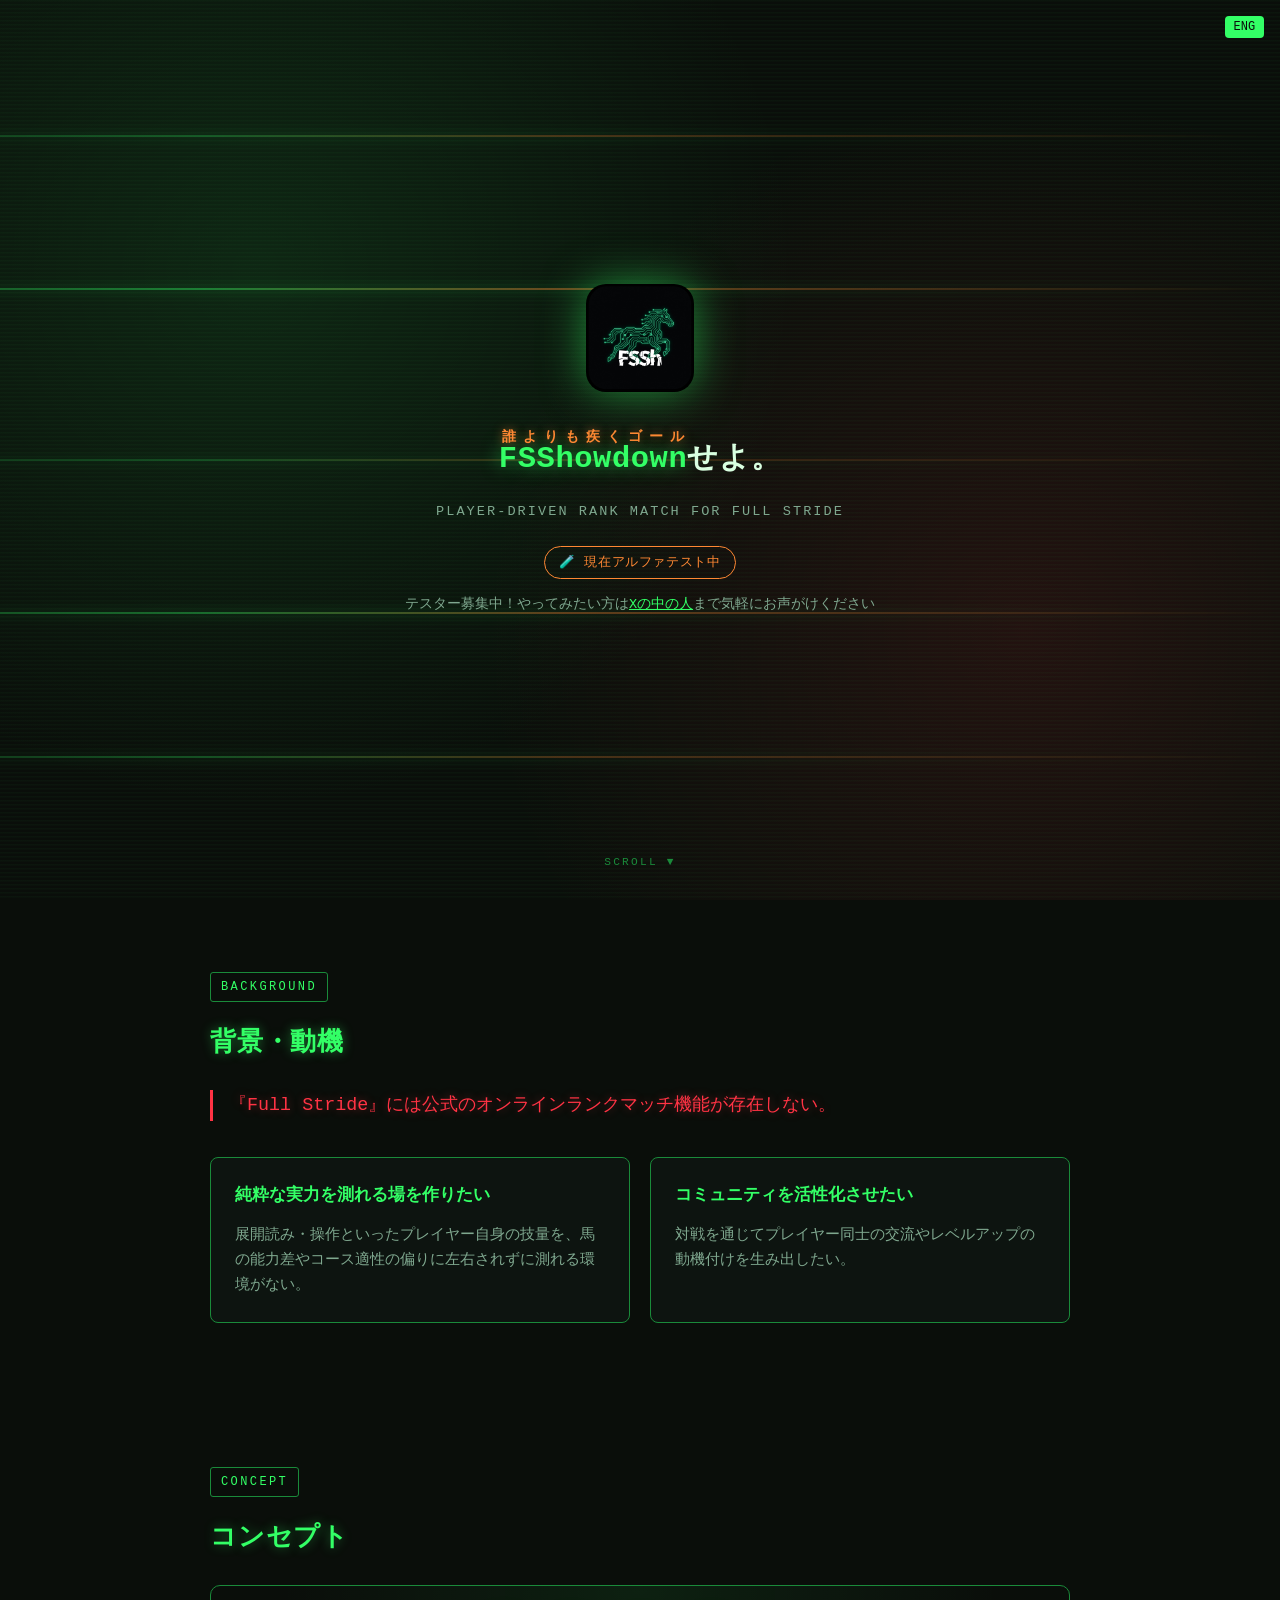
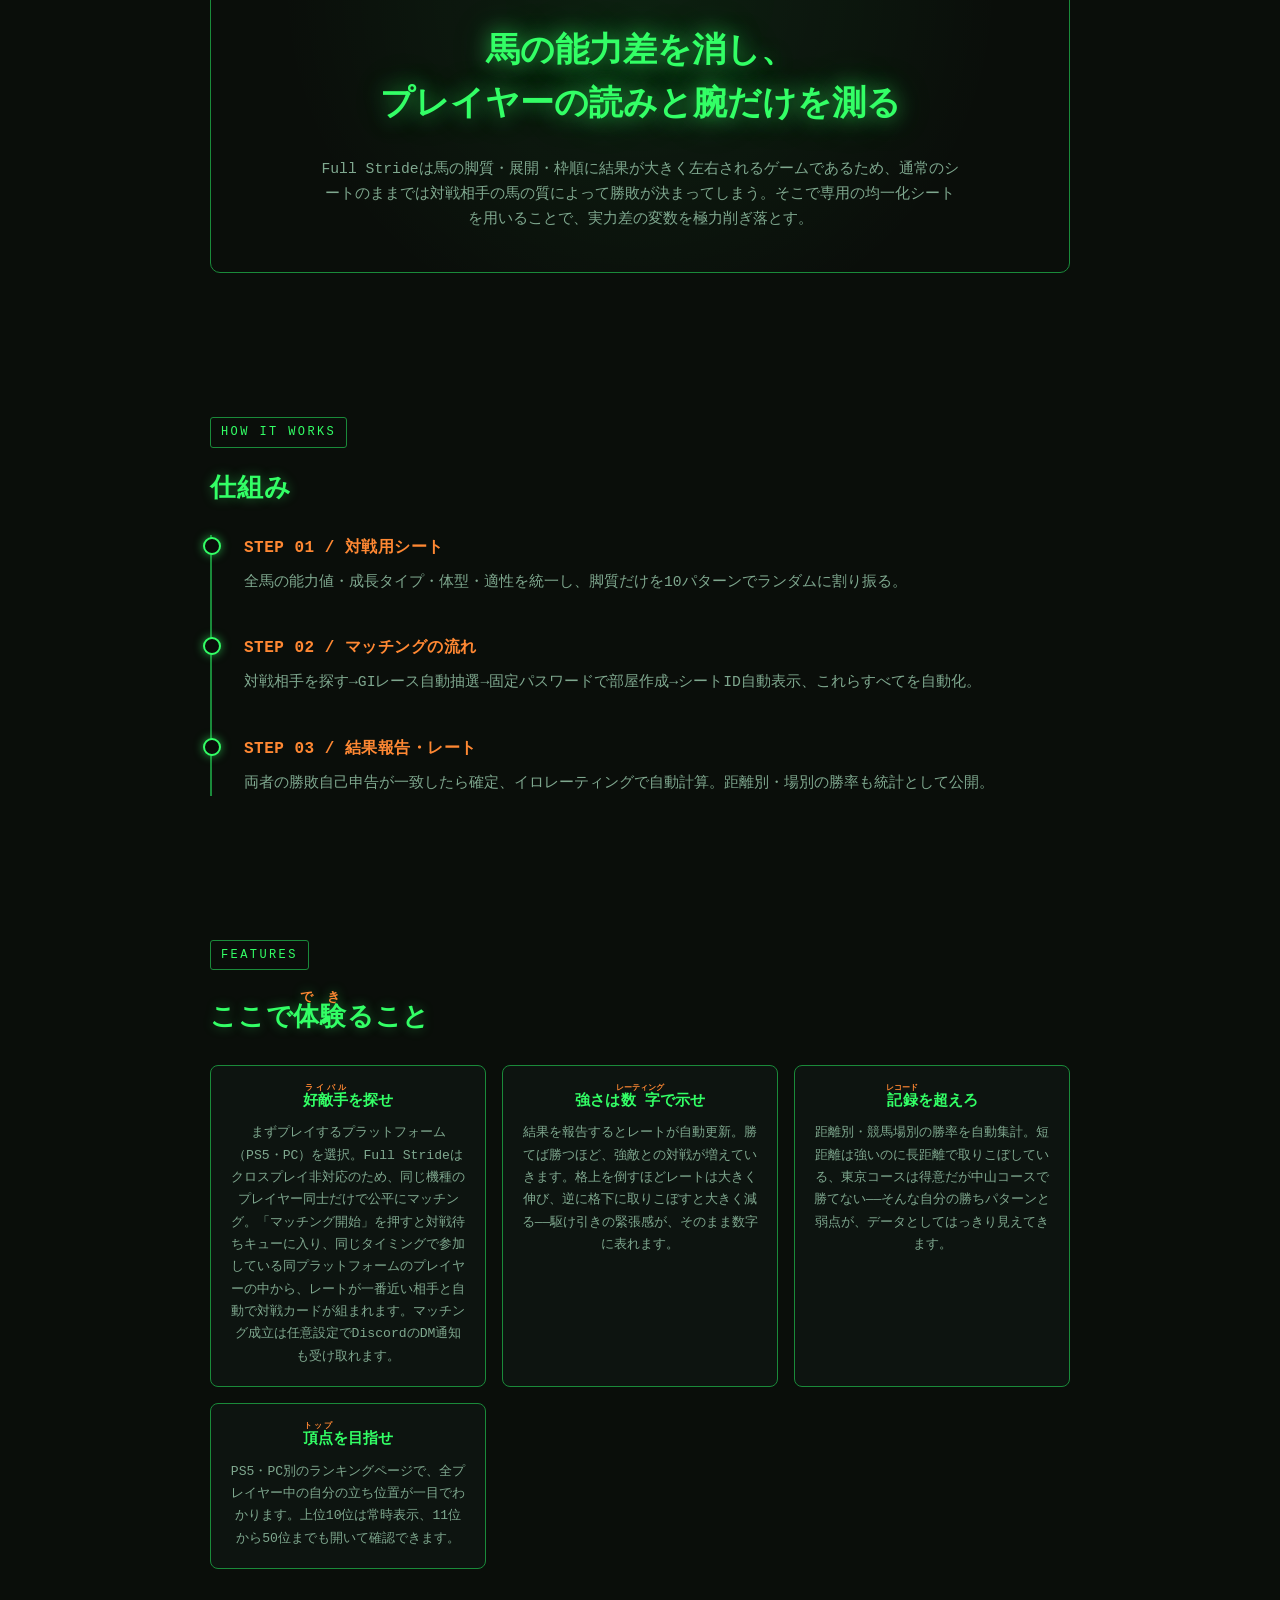
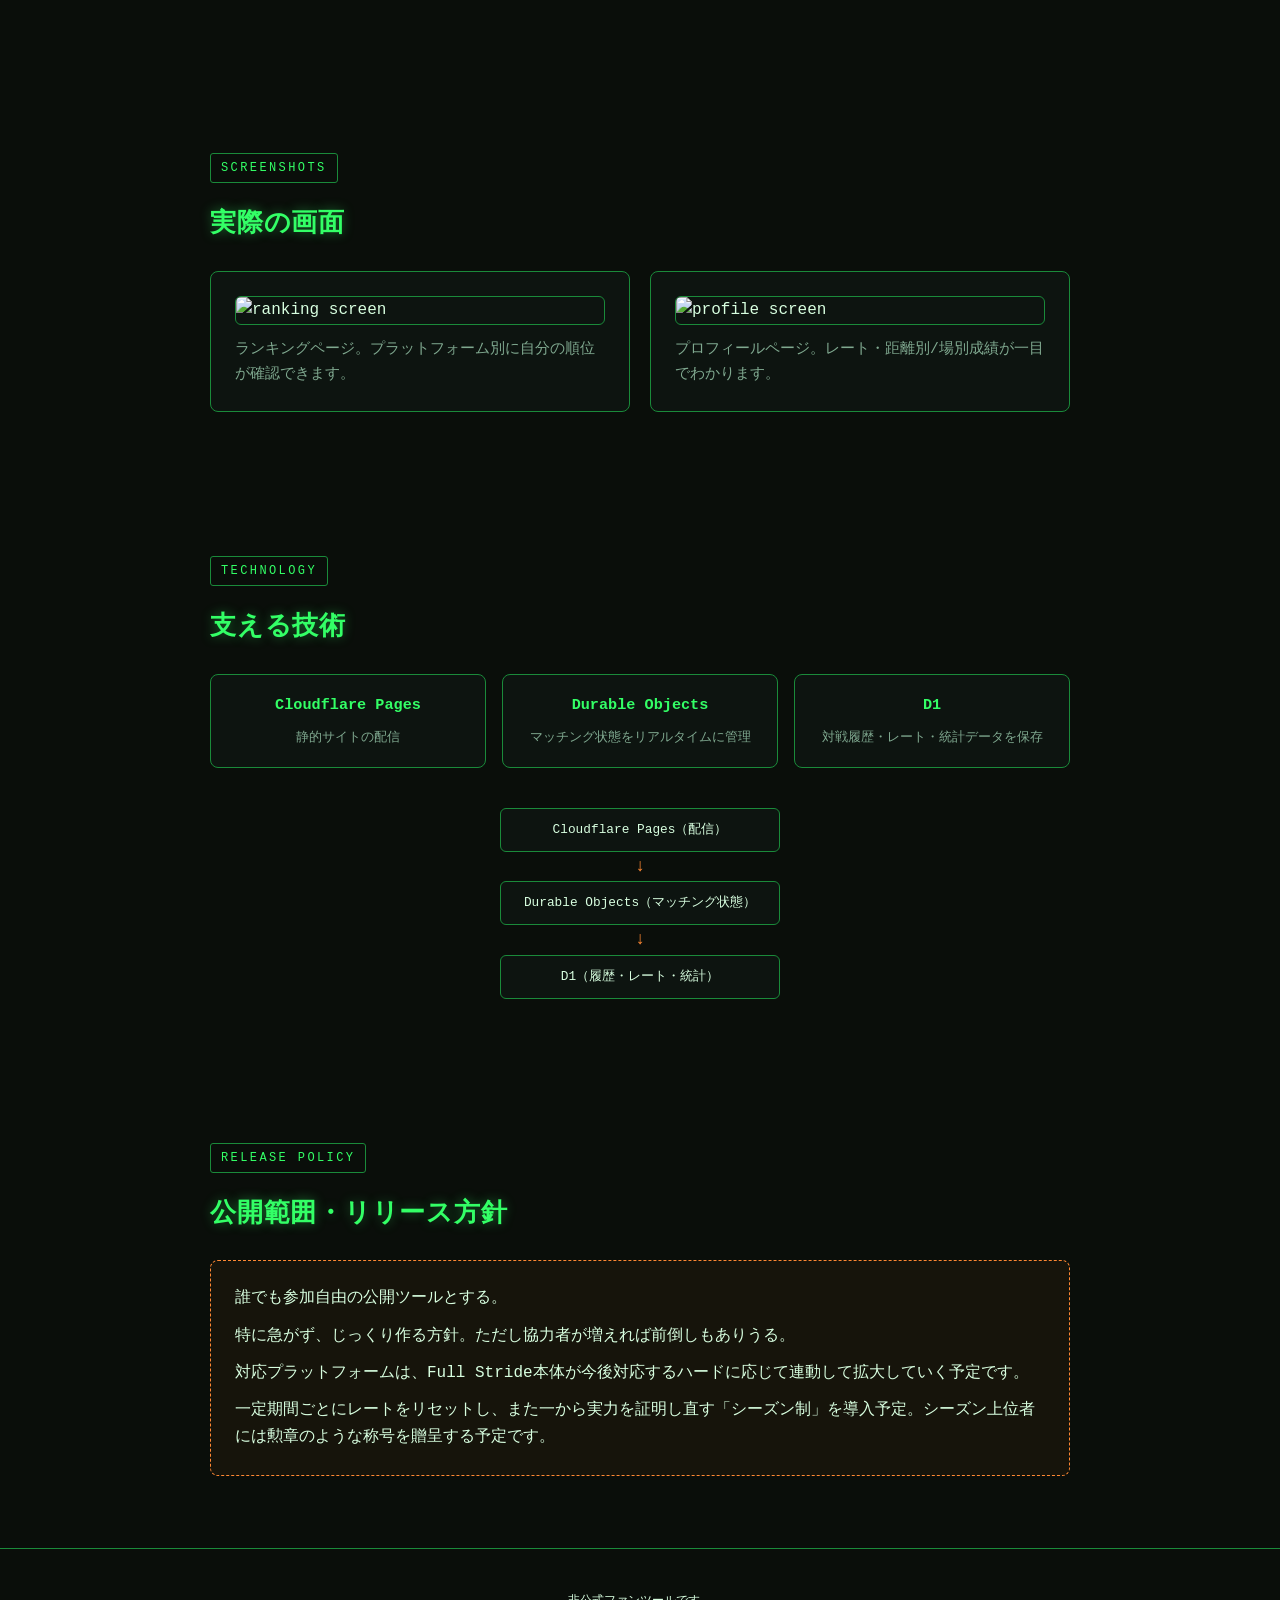
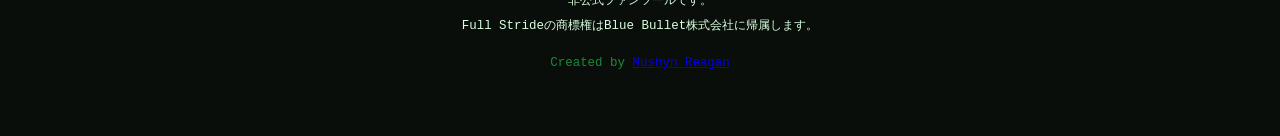
==== commit d110ea4e: "ティザーindex.htmlにアルファテスト中バッジとテスター募集導線を追加 Co-Authored-By: Claude Sonnet 5 <noreply@anthropic.com> Claud" ====
--- a/public/index.html
+++ b/public/index.html
@@ -188,6 +188,28 @@
     text-transform: uppercase;
   }
 
+  .hero-status-badge {
+    display: inline-block;
+    margin-top: 22px;
+    padding: 5px 14px;
+    border: 1px solid var(--orange);
+    border-radius: 999px;
+    color: var(--orange);
+    font-size: 0.8rem;
+    letter-spacing: 0.05em;
+  }
+
+  .hero-tester-call {
+    margin-top: 14px;
+    font-size: 0.85rem;
+    color: var(--text-dim);
+  }
+
+  .hero-tester-call a {
+    color: var(--green);
+    text-decoration: underline;
+  }
+
   .scroll-hint {
     position: absolute;
     bottom: 28px;
@@ -419,6 +441,8 @@
       <ruby>FSShowdown<rt>誰よりも疾くゴール</rt></ruby>せよ。
     </div>
     <div class="hero-sub">PLAYER-DRIVEN RANK MATCH FOR FULL STRIDE</div>
+    <div class="hero-status-badge" data-i18n="hero_status_badge">🧪 現在アルファテスト中</div>
+    <div class="hero-tester-call" data-i18n-html="hero_tester_call">テスター募集中！やってみたい方は<a href="https://x.com/Mushyn_Reagan" target="_blank" rel="noopener">Xの中の人</a>まで気軽にお声がけください</div>
   </div>
   <div class="scroll-hint">SCROLL ▼</div>
 </section>
@@ -498,11 +522,11 @@
   <h2 data-i18n="h2_screenshots">実際の画面</h2>
   <div class="card-grid">
     <div class="card">
-      <img src="/images/screenshot_ranking.jpg" alt="ranking screen" style="width:100%; border-radius:6px; margin-bottom:12px; border:1px solid var(--green-dim); display:block;">
+      <img src="/images/screenshot_ranking_v2.jpg" alt="ranking screen" style="width:100%; border-radius:6px; margin-bottom:12px; border:1px solid var(--green-dim); display:block;">
       <p data-i18n="screenshot1_caption">ランキングページ。プラットフォーム別に自分の順位が確認できます。</p>
     </div>
     <div class="card">
-      <img src="/images/screenshot_profile.jpg" alt="profile screen" style="width:100%; border-radius:6px; margin-bottom:12px; border:1px solid var(--green-dim); display:block;">
+      <img src="/images/screenshot_profile_v4.jpg" alt="profile screen" style="width:100%; border-radius:6px; margin-bottom:12px; border:1px solid var(--green-dim); display:block;">
       <p data-i18n="screenshot2_caption">プロフィールページ。レート・距離別/場別成績が一目でわかります。</p>
     </div>
   </div>
@@ -596,7 +620,9 @@
       footer_p1: "非公式ファンツールです。",
       footer_p2: "Full Strideの商標権はBlue Bullet株式会社に帰属します。",
       hero_catch: "<ruby>FSShowdown<rt>誰よりも疾くゴール</rt></ruby>せよ。",
-      concept_main: "馬の能力差を消し、<br>プレイヤーの読みと腕だけを測る"
+      concept_main: "馬の能力差を消し、<br>プレイヤーの読みと腕だけを測る",
+      hero_status_badge: "🧪 現在アルファテスト中",
+      hero_tester_call: "テスター募集中！やってみたい方は<a href=\"https://x.com/Mushyn_Reagan\" target=\"_blank\" rel=\"noopener\">Xの中の人</a>まで気軽にお声がけください"
     },
     en: {
       h2_motive: "Background & Motivation",
@@ -641,7 +667,9 @@
       footer_p1: "This is an unofficial fan tool.",
       footer_p2: "Full Stride trademarks belong to Blue Bullet Co., Ltd.",
       hero_catch: "FSShowdown — Cross the finish line faster than anyone.",
-      concept_main: "Erase the gap in horse ability —<br>measure only the player's judgment and skill."
+      concept_main: "Erase the gap in horse ability —<br>measure only the player's judgment and skill.",
+      hero_status_badge: "🧪 Currently in Alpha Test",
+      hero_tester_call: "Looking for testers! If you'd like to try it, feel free to reach out to <a href=\"https://x.com/Mushyn_Reagan\" target=\"_blank\" rel=\"noopener\">the developer on X</a>"
     }
   };
 
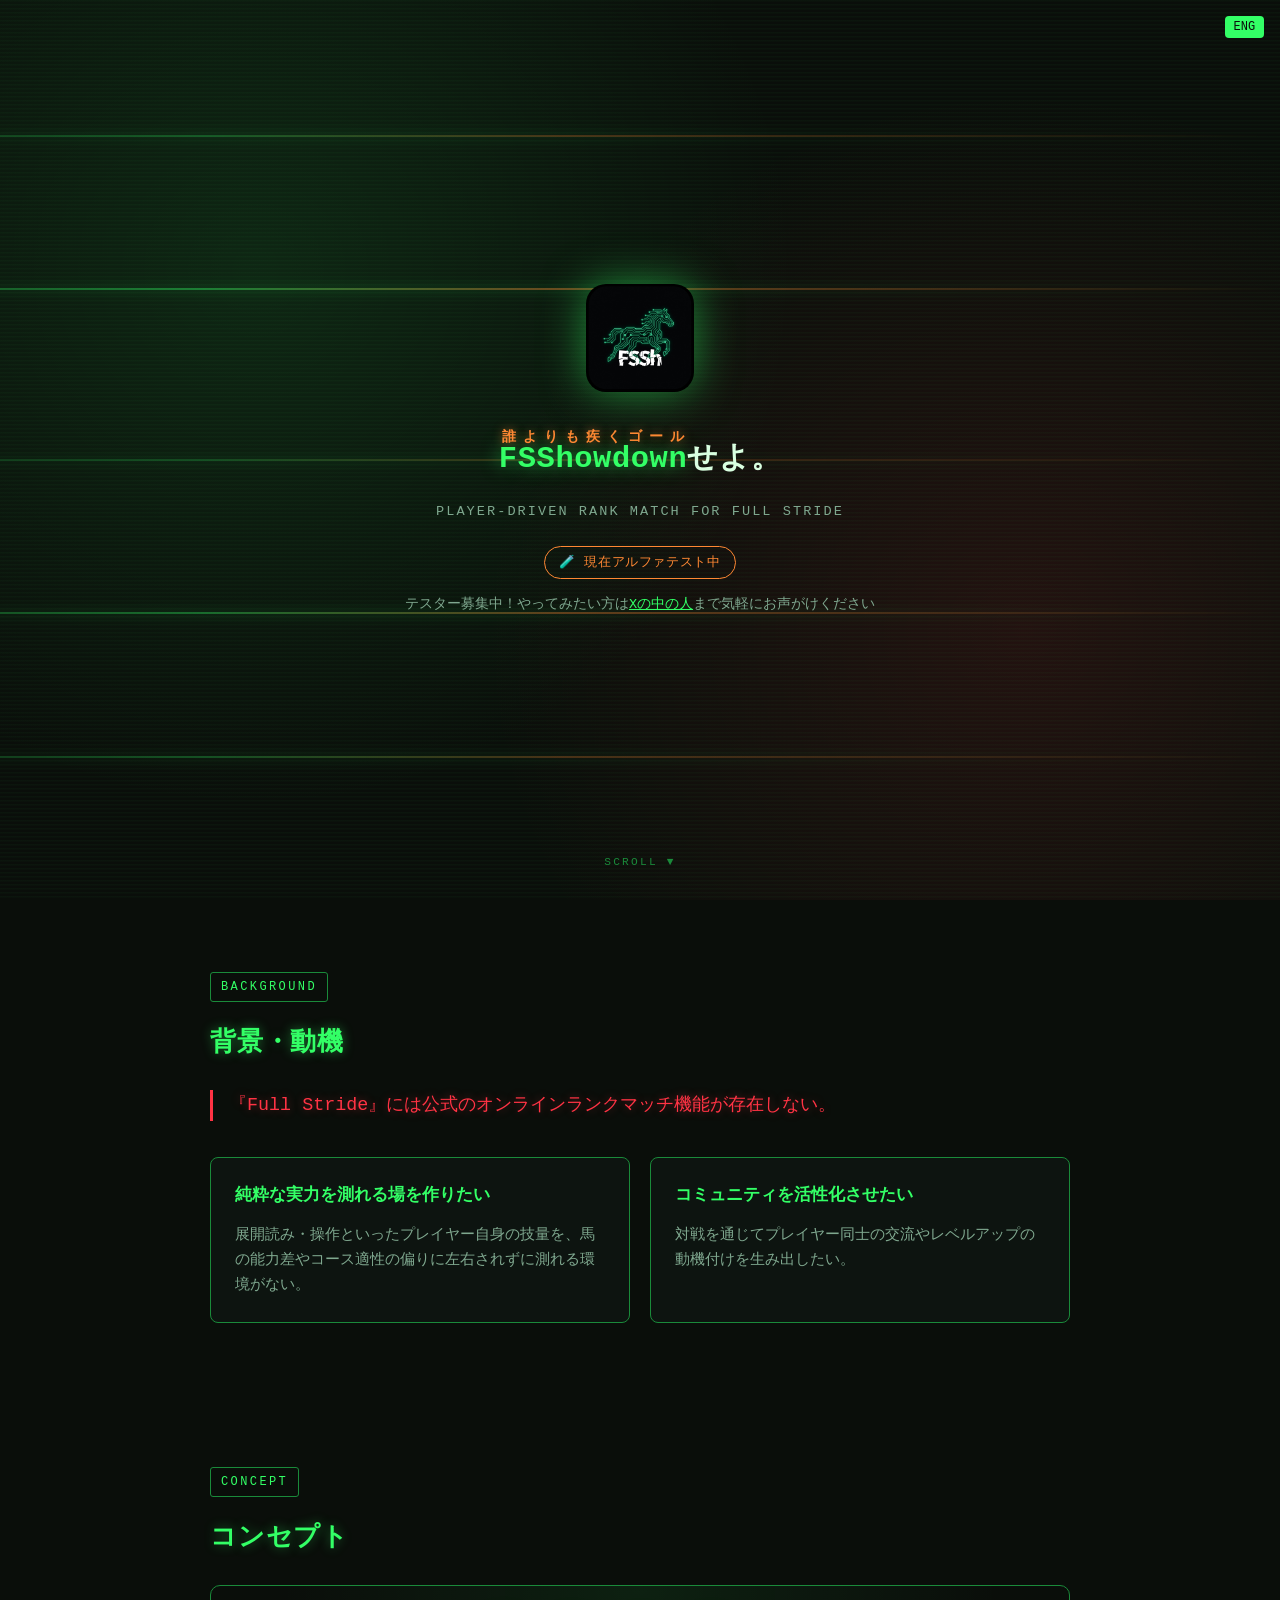
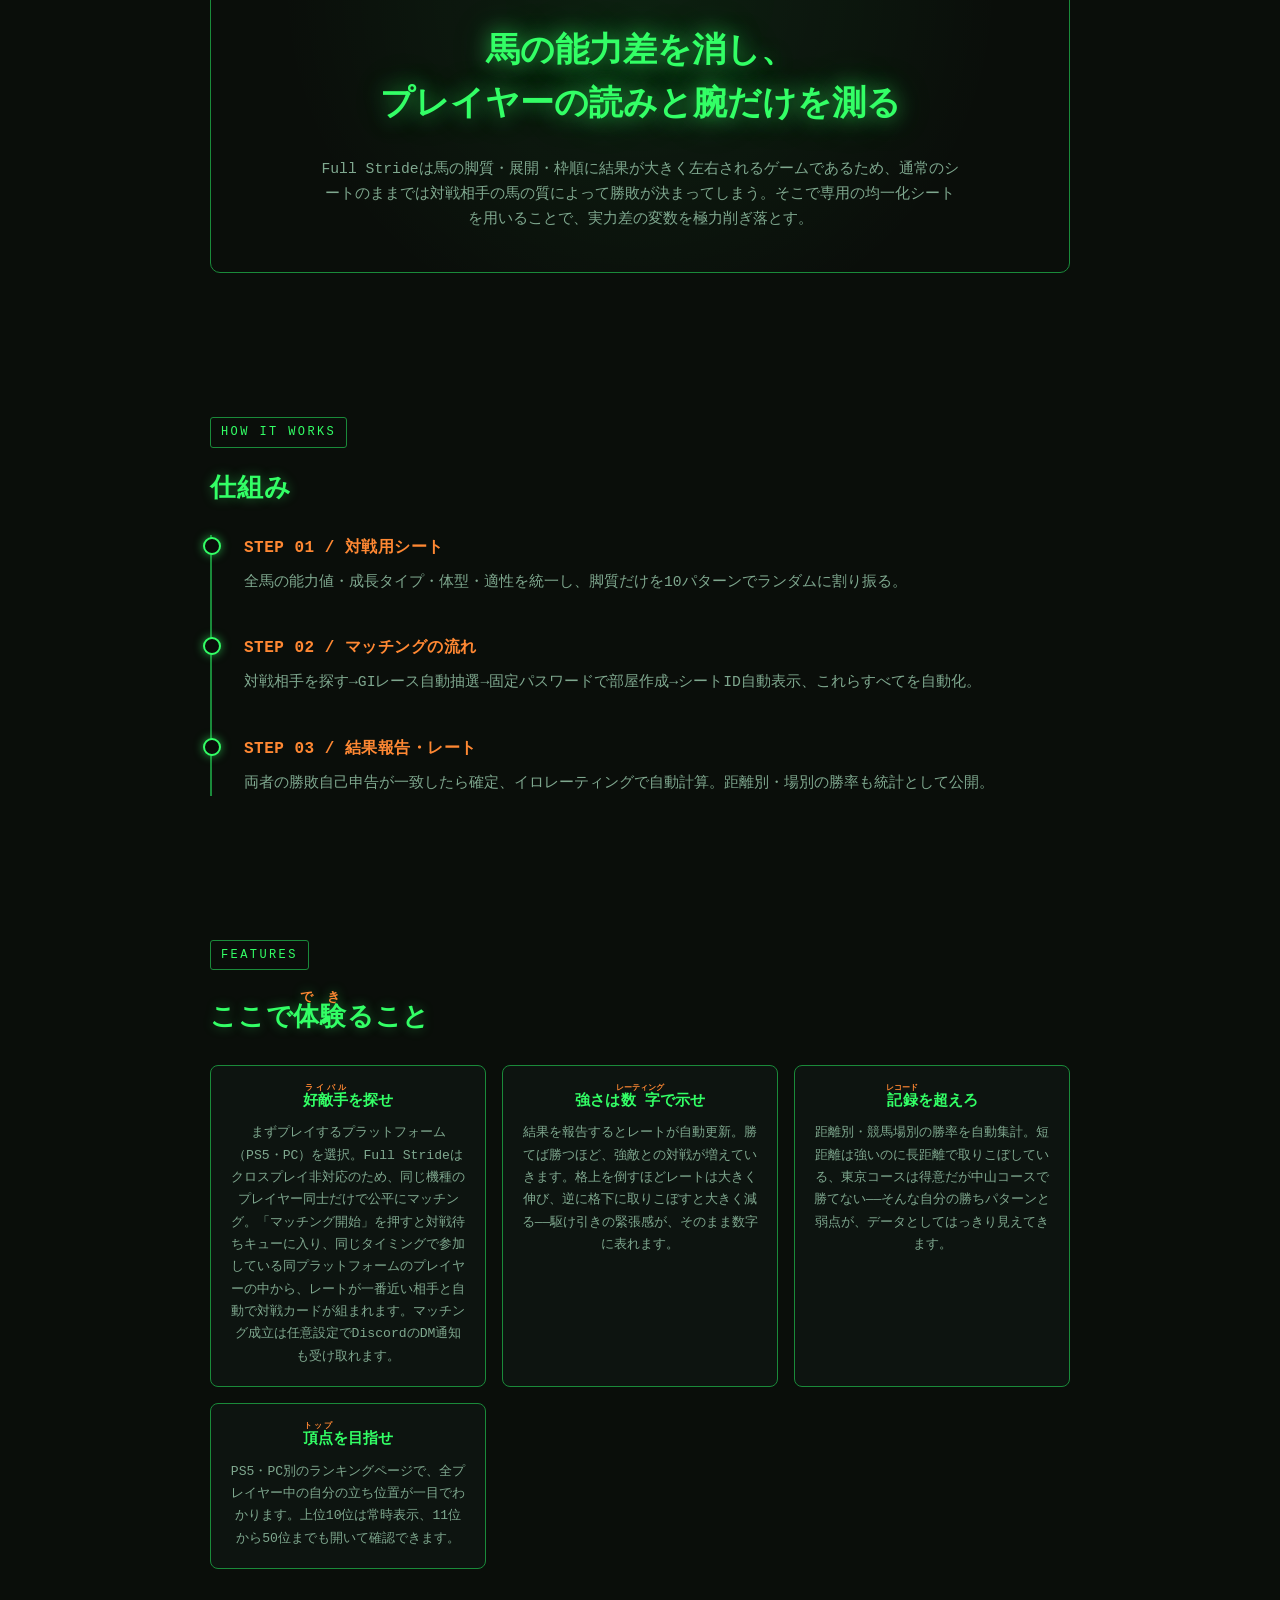
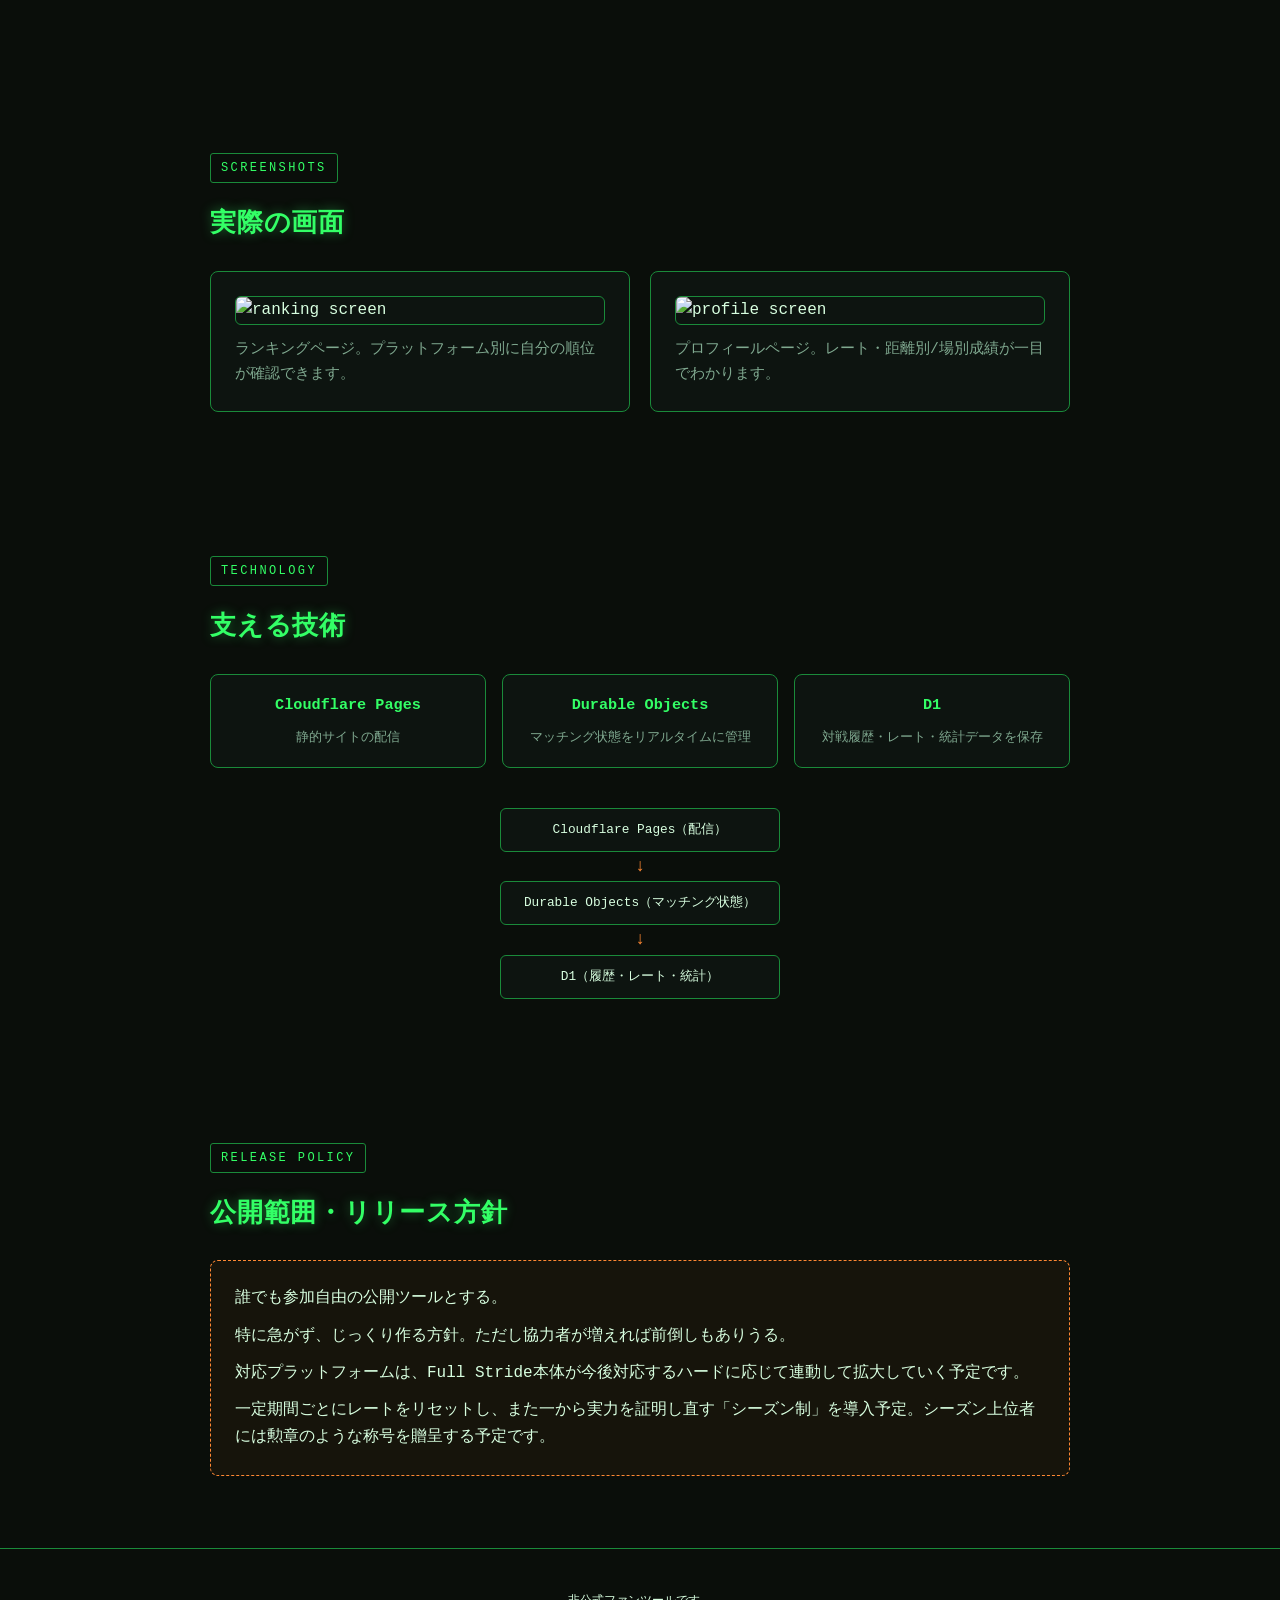
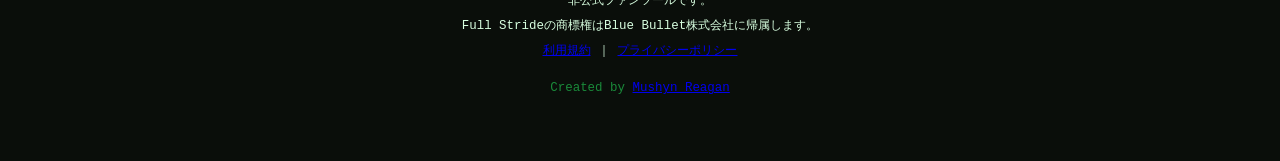
==== commit 7770bc15: "プライバシーポリシーページを新設、全ページのメニューに追加 terms.htmlの取得情報に関する不正確な記述（IPアドレス収集の 未記載）も修正し、プライバシーポリシーへの参照に変更。  Co-Au" ====
--- a/public/index.html
+++ b/public/index.html
@@ -572,6 +572,7 @@
 <footer>
   <p data-i18n="footer_p1">非公式ファンツールです。</p>
   <p data-i18n="footer_p2">Full Strideの商標権はBlue Bullet株式会社に帰属します。</p>
+  <p class="fnote"><a href="terms.html" data-i18n="footer_terms_link">利用規約</a> ｜ <a href="privacy.html" data-i18n="footer_privacy_link">プライバシーポリシー</a></p>
   <p class="credit">Created by <a href="https://x.com/Mushyn_Reagan" target="_blank" rel="noopener">Mushyn Reagan</a></p>
 </footer>
 
@@ -619,6 +620,8 @@
       release_p4: "一定期間ごとにレートをリセットし、また一から実力を証明し直す「シーズン制」を導入予定。シーズン上位者には勲章のような称号を贈呈する予定です。",
       footer_p1: "非公式ファンツールです。",
       footer_p2: "Full Strideの商標権はBlue Bullet株式会社に帰属します。",
+      footer_terms_link: "利用規約",
+      footer_privacy_link: "プライバシーポリシー",
       hero_catch: "<ruby>FSShowdown<rt>誰よりも疾くゴール</rt></ruby>せよ。",
       concept_main: "馬の能力差を消し、<br>プレイヤーの読みと腕だけを測る",
       hero_status_badge: "🧪 現在アルファテスト中",
@@ -666,6 +669,8 @@
       release_p4: "We're planning a season system — ratings reset periodically so everyone proves their skill from scratch again. Top performers each season will receive a badge-like honor.",
       footer_p1: "This is an unofficial fan tool.",
       footer_p2: "Full Stride trademarks belong to Blue Bullet Co., Ltd.",
+      footer_terms_link: "Terms of Service",
+      footer_privacy_link: "Privacy Policy",
       hero_catch: "FSShowdown — Cross the finish line faster than anyone.",
       concept_main: "Erase the gap in horse ability —<br>measure only the player's judgment and skill.",
       hero_status_badge: "🧪 Currently in Alpha Test",
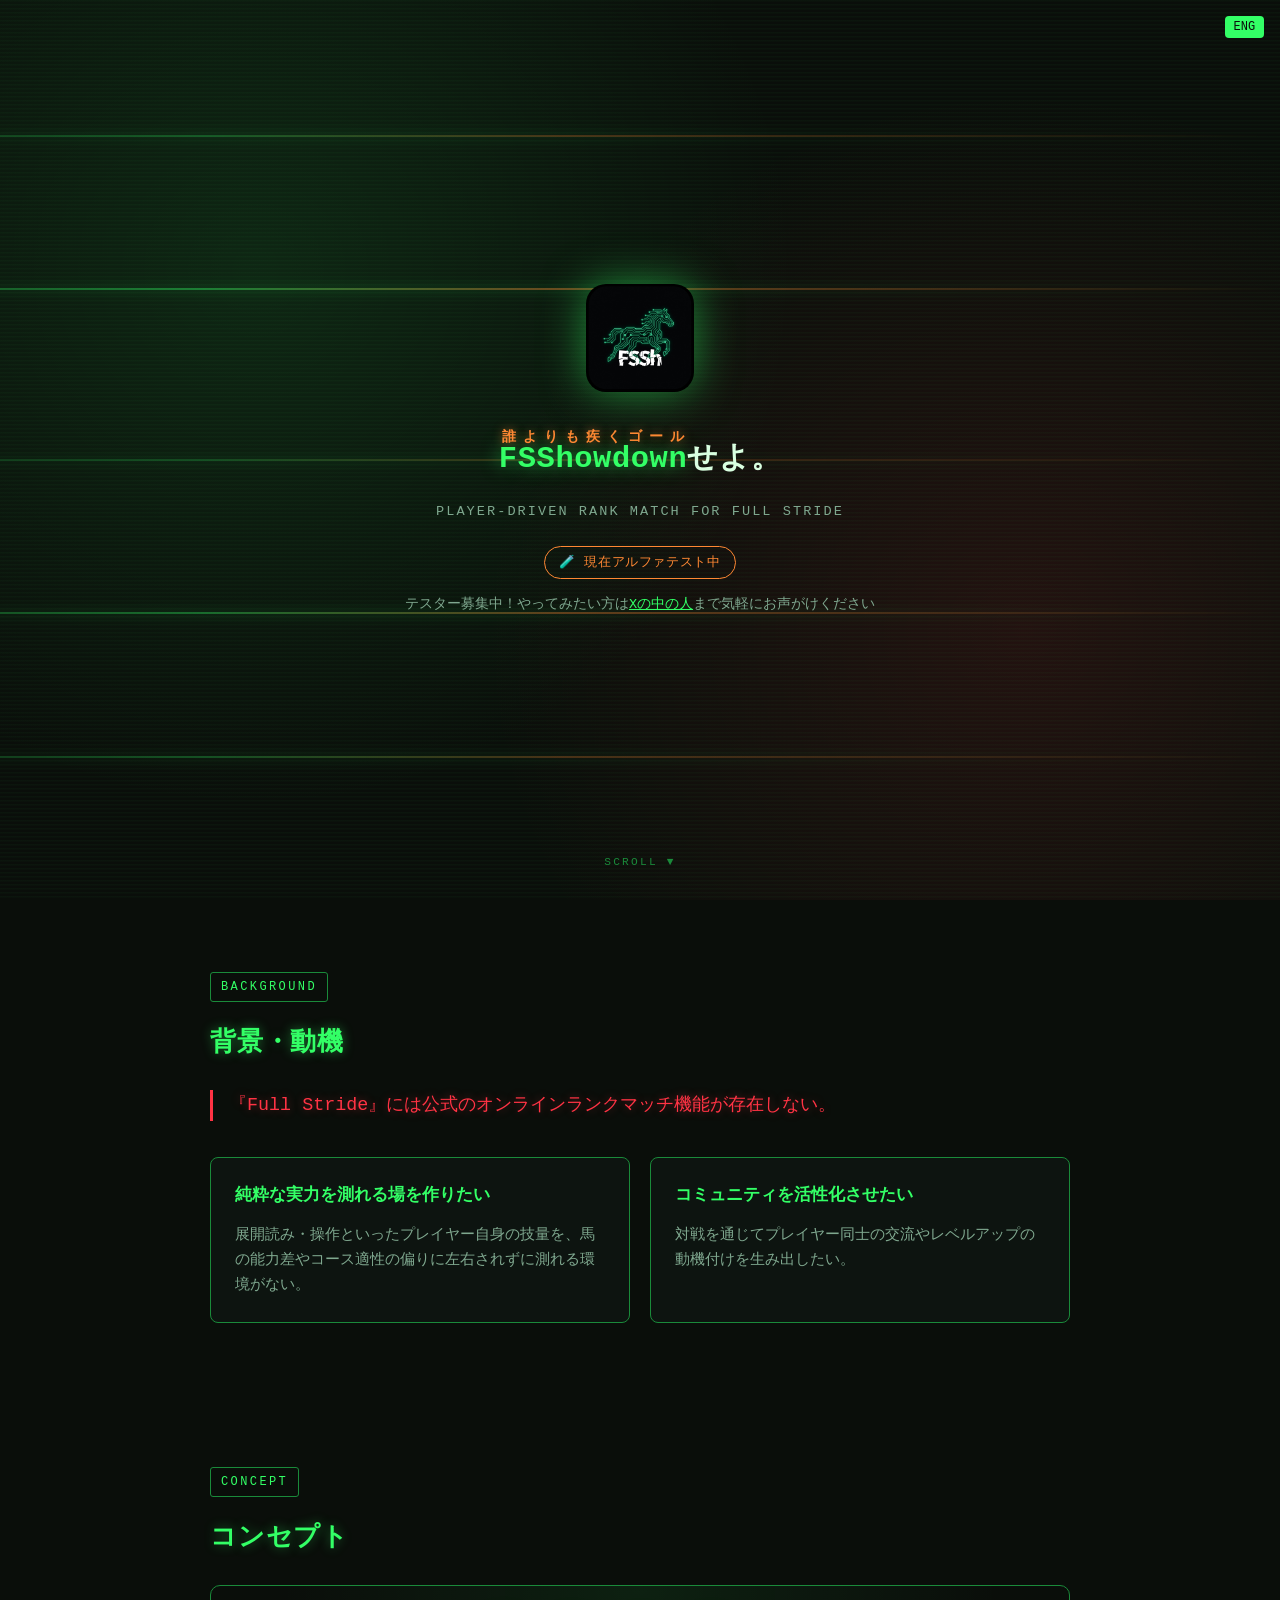
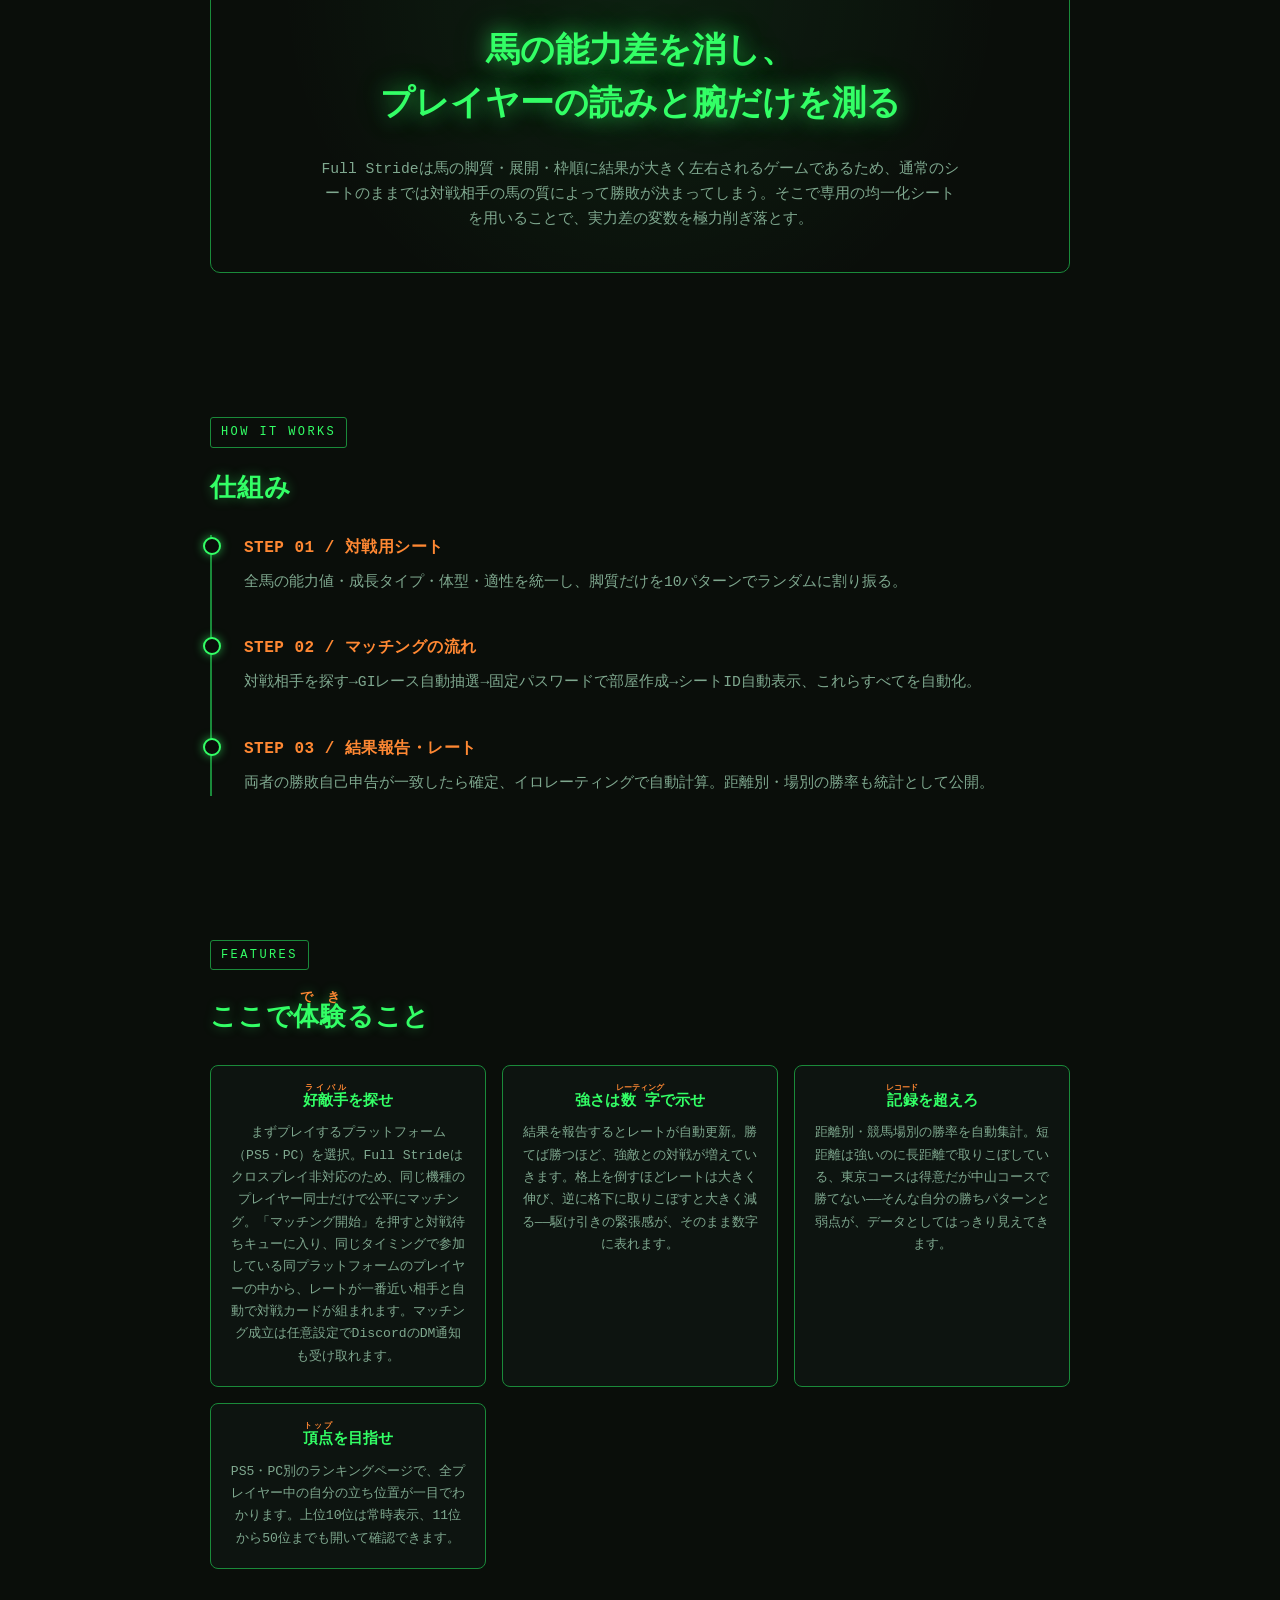
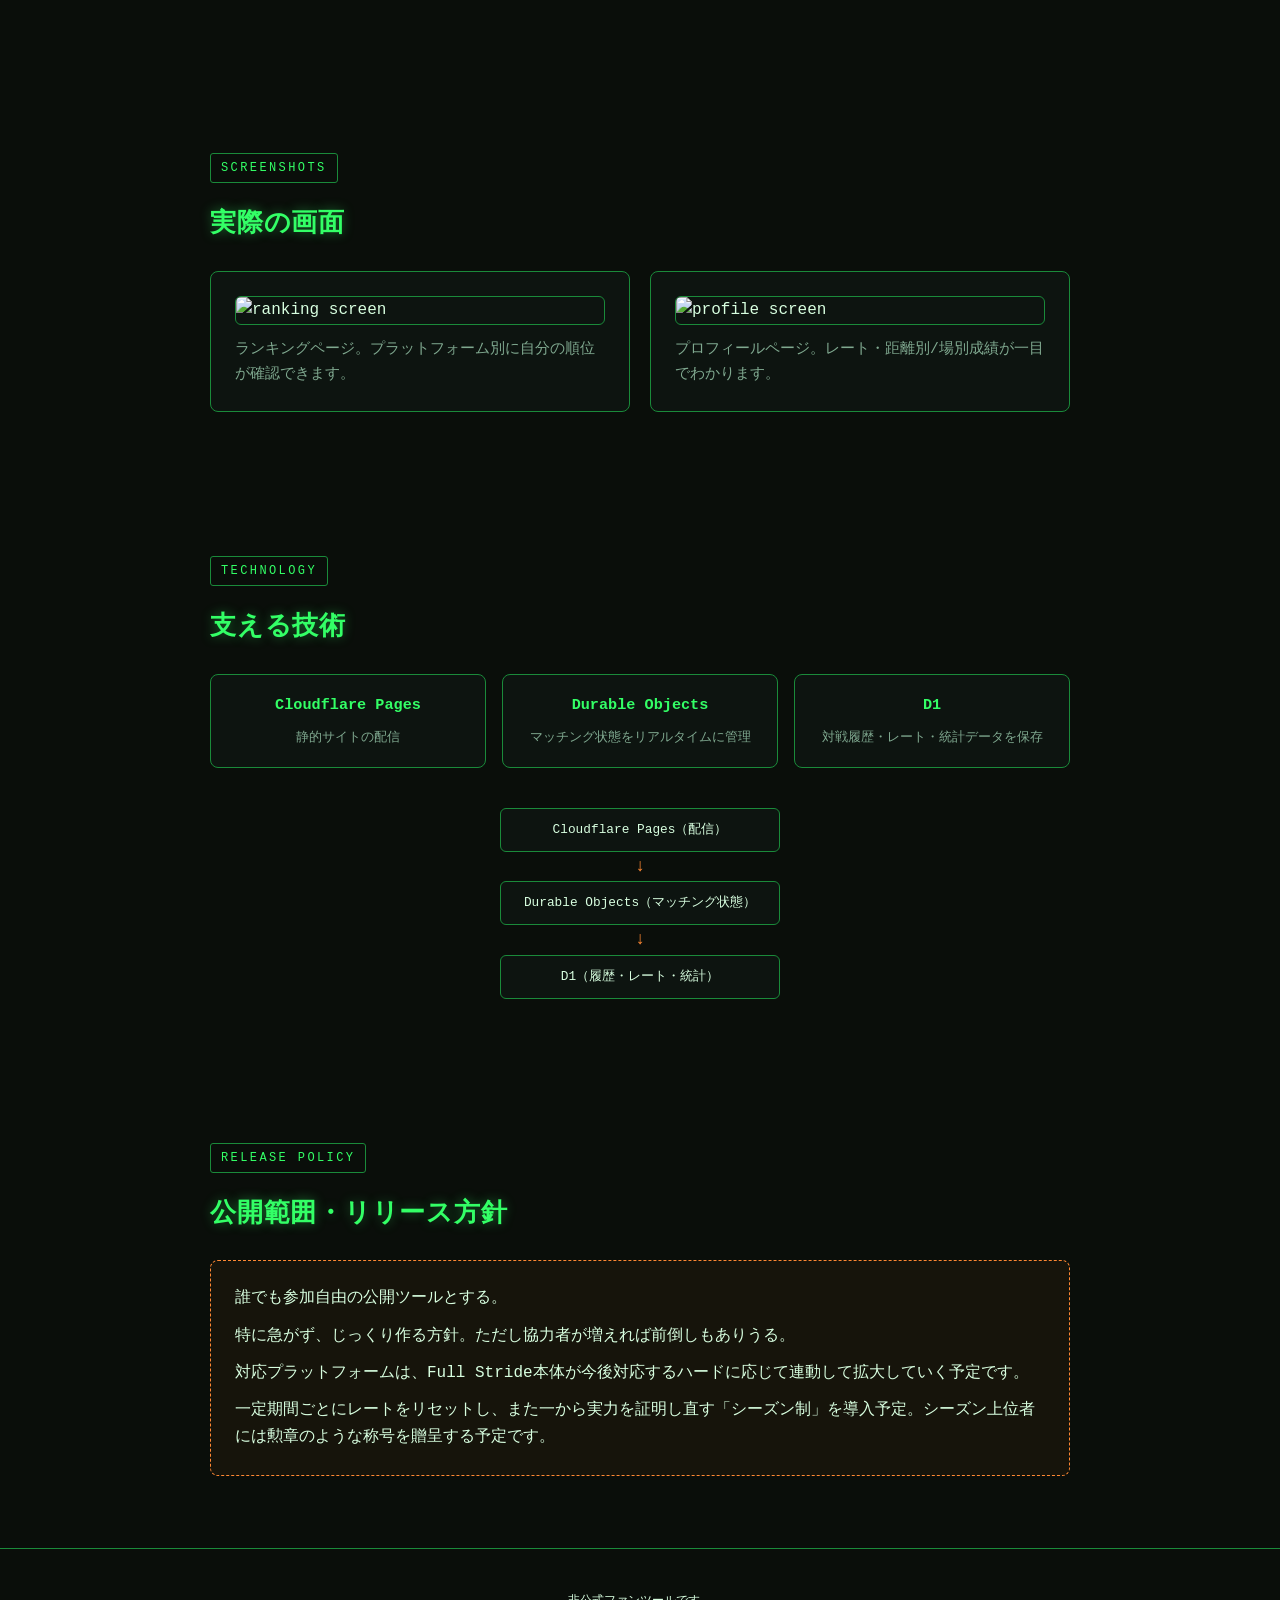
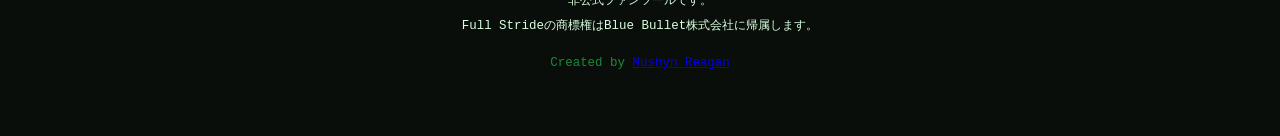
==== commit 9556582d: "ティザーのフッターから利用規約・プライバシーポリシーへのリンクを除去 未公開ページへの導線を断つため。  Co-Authored-By: Claude Code <noreply@anthropic." ====
--- a/public/index.html
+++ b/public/index.html
@@ -572,7 +572,6 @@
 <footer>
   <p data-i18n="footer_p1">非公式ファンツールです。</p>
   <p data-i18n="footer_p2">Full Strideの商標権はBlue Bullet株式会社に帰属します。</p>
-  <p class="fnote"><a href="terms.html" data-i18n="footer_terms_link">利用規約</a> ｜ <a href="privacy.html" data-i18n="footer_privacy_link">プライバシーポリシー</a></p>
   <p class="credit">Created by <a href="https://x.com/Mushyn_Reagan" target="_blank" rel="noopener">Mushyn Reagan</a></p>
 </footer>
 
